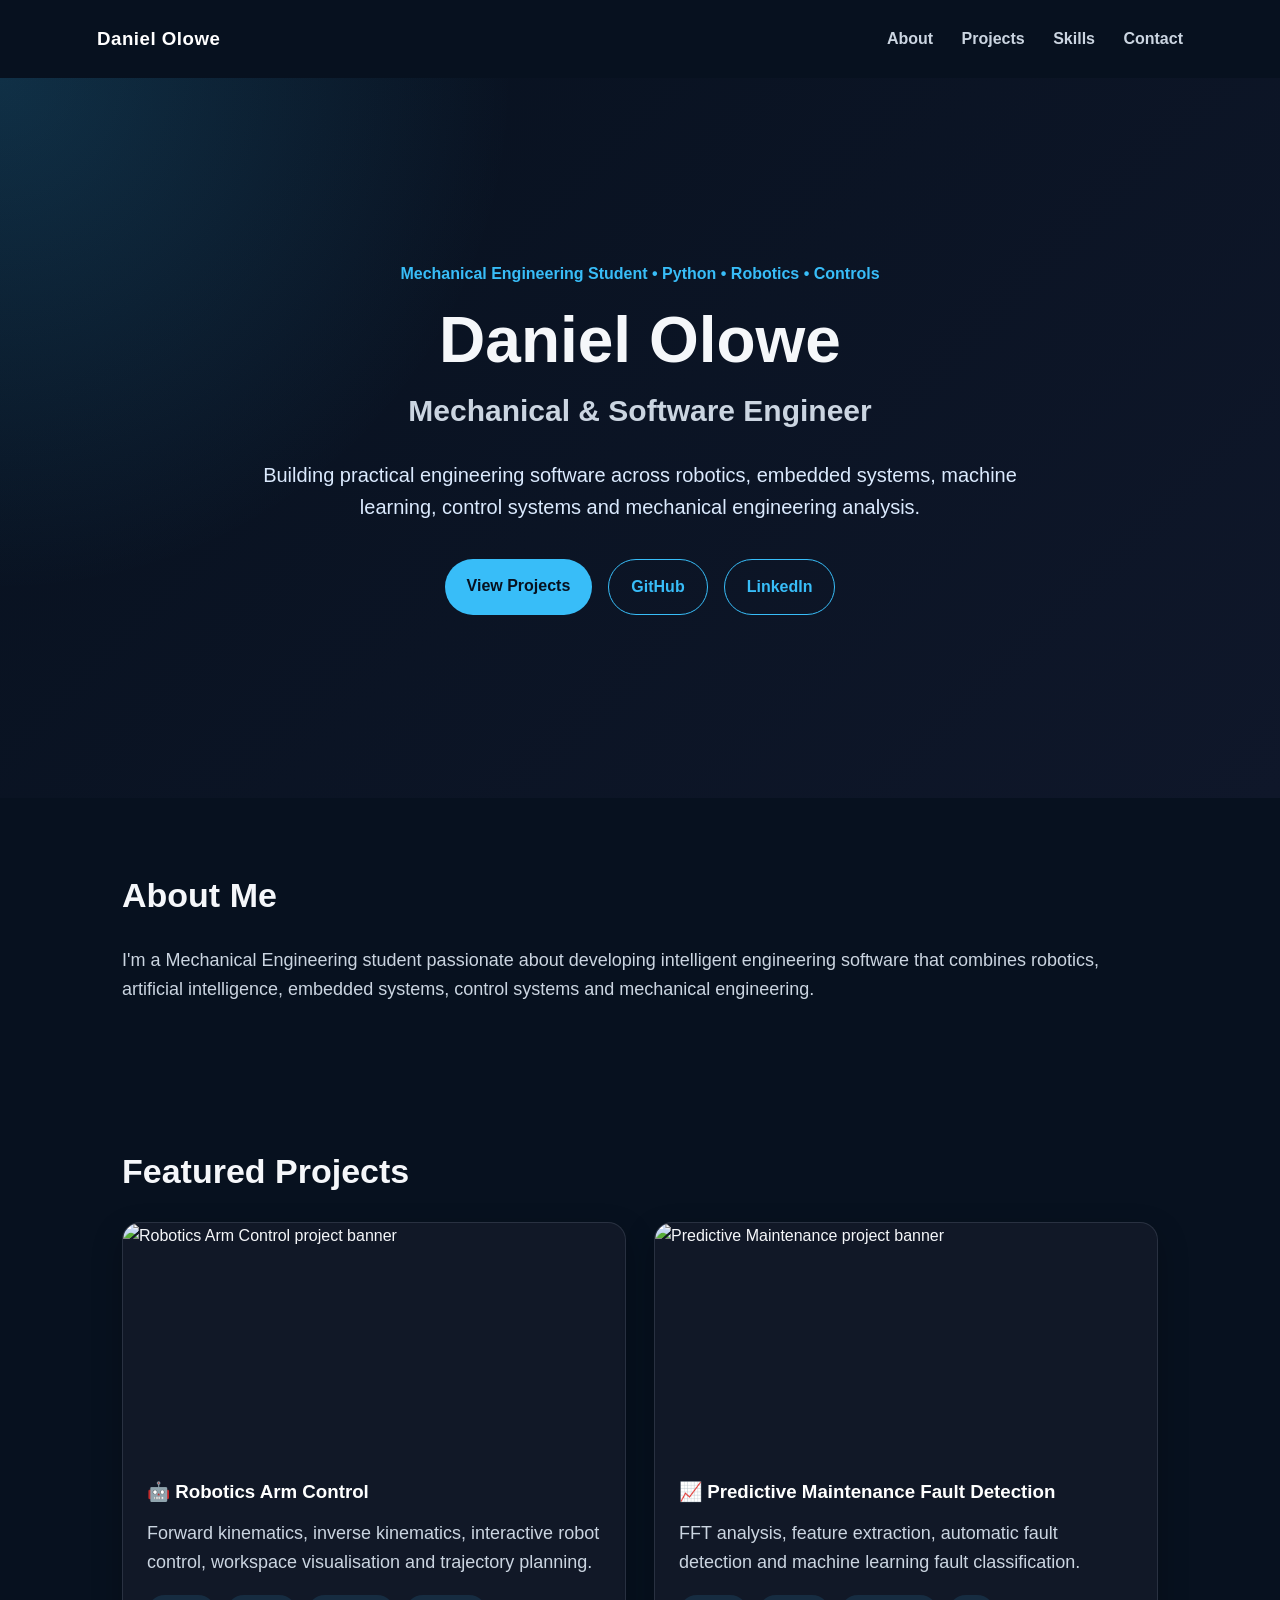
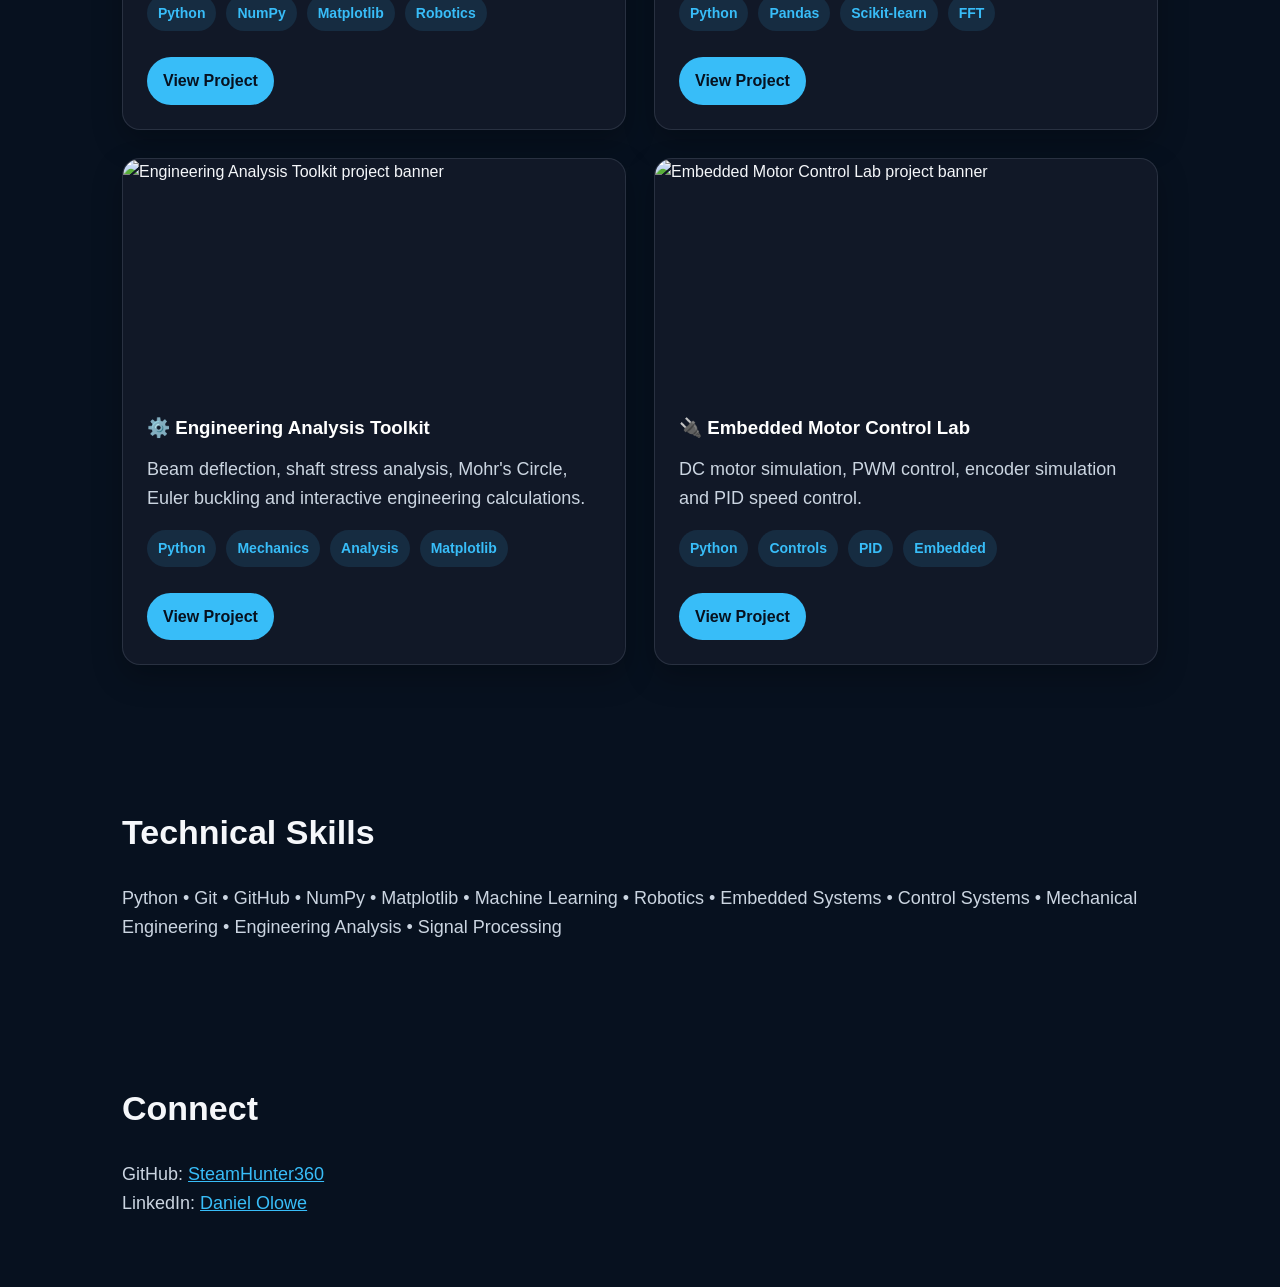
==== index.html @ bd18e6eb "Add project image cards to portfolio website" ====
<!doctype html>
<html lang="en">
  <head>
    <meta charset="UTF-8" />
    <meta name="viewport" content="width=device-width, initial-scale=1.0" />
    <title>Daniel Olowe | Mechanical & Software Engineer</title>
    <link rel="stylesheet" href="style.css" />
  </head>

  <body>
    <nav class="navbar">
      <h3>Daniel Olowe</h3>

      <div class="nav-links">
        <a href="#about">About</a>
        <a href="#projects">Projects</a>
        <a href="#skills">Skills</a>
        <a href="#contact">Contact</a>
      </div>
    </nav>

    <header class="hero">
      <div class="hero-content">
        <p class="eyebrow">
          Mechanical Engineering Student • Python • Robotics • Controls
        </p>

        <h1>Daniel Olowe</h1>

        <h2>Mechanical & Software Engineer</h2>

        <p class="hero-text">
          Building practical engineering software across robotics, embedded
          systems, machine learning, control systems and mechanical engineering
          analysis.
        </p>

        <div class="hero-buttons">
          <a href="#projects" class="btn primary">View Projects</a>
          <a
            href="https://github.com/SteamHunter360"
            class="btn secondary"
            target="_blank"
            >GitHub</a
          >
          <a
            href="https://linkedin.com/in/daniel-olowe-4a3454289"
            class="btn secondary"
            target="_blank"
            >LinkedIn</a
          >
        </div>
      </div>
    </header>

    <section id="about">
      <h2>About Me</h2>

      <p>
        I'm a Mechanical Engineering student passionate about developing
        intelligent engineering software that combines robotics, artificial
        intelligence, embedded systems, control systems and mechanical
        engineering.
      </p>
    </section>

    <section id="projects">
      <h2>Featured Projects</h2>

      <div class="project-grid">
        <div class="project-card">
          <img
            src="images/robotics.png"
            alt="Robotics Arm Control project banner"
          />
          <div class="project-content">
            <h3>🤖 Robotics Arm Control</h3>
            <p>
              Forward kinematics, inverse kinematics, interactive robot control,
              workspace visualisation and trajectory planning.
            </p>
            <div class="tags">
              <span>Python</span>
              <span>NumPy</span>
              <span>Matplotlib</span>
              <span>Robotics</span>
            </div>
            <a
              href="https://github.com/SteamHunter360/robotics-arm-control"
              target="_blank"
              class="project-btn"
              >View Project</a
            >
          </div>
        </div>

        <div class="project-card">
          <img
            src="images/predictive.png"
            alt="Predictive Maintenance project banner"
          />
          <div class="project-content">
            <h3>📈 Predictive Maintenance Fault Detection</h3>
            <p>
              FFT analysis, feature extraction, automatic fault detection and
              machine learning fault classification.
            </p>
            <div class="tags">
              <span>Python</span>
              <span>Pandas</span>
              <span>Scikit-learn</span>
              <span>FFT</span>
            </div>
            <a
              href="https://github.com/SteamHunter360/predictive-maintenance-fault-detection"
              target="_blank"
              class="project-btn"
              >View Project</a
            >
          </div>
        </div>

        <div class="project-card">
          <img
            src="images/engineering.png"
            alt="Engineering Analysis Toolkit project banner"
          />
          <div class="project-content">
            <h3>⚙️ Engineering Analysis Toolkit</h3>
            <p>
              Beam deflection, shaft stress analysis, Mohr's Circle, Euler
              buckling and interactive engineering calculations.
            </p>
            <div class="tags">
              <span>Python</span>
              <span>Mechanics</span>
              <span>Analysis</span>
              <span>Matplotlib</span>
            </div>
            <a
              href="https://github.com/SteamHunter360/engineering-analysis-toolkit"
              target="_blank"
              class="project-btn"
              >View Project</a
            >
          </div>
        </div>

        <div class="project-card">
          <img
            src="images/embedded.png"
            alt="Embedded Motor Control Lab project banner"
          />
          <div class="project-content">
            <h3>🔌 Embedded Motor Control Lab</h3>
            <p>
              DC motor simulation, PWM control, encoder simulation and PID speed
              control.
            </p>
            <div class="tags">
              <span>Python</span>
              <span>Controls</span>
              <span>PID</span>
              <span>Embedded</span>
            </div>
            <a
              href="https://github.com/SteamHunter360/embedded-motor-control-lab"
              target="_blank"
              class="project-btn"
              >View Project</a
            >
          </div>
        </div>
      </div>
    </section>

    <section id="skills">
      <h2>Technical Skills</h2>

      <p>
        Python • Git • GitHub • NumPy • Matplotlib • Machine Learning • Robotics
        • Embedded Systems • Control Systems • Mechanical Engineering •
        Engineering Analysis • Signal Processing
      </p>
    </section>

    <section id="contact">
      <h2>Connect</h2>

      <p>
        GitHub:
        <a href="https://github.com/SteamHunter360" target="_blank"
          >SteamHunter360</a
        >
      </p>

      <p>
        LinkedIn:
        <a href="https://linkedin.com/in/daniel-olowe-4a3454289" target="_blank"
          >Daniel Olowe</a
        >
      </p>
    </section>

    <script src="script.js"></script>
  </body>
</html>
---- style.css ----
* {
  box-sizing: border-box;
  margin: 0;
  padding: 0;
}

body {
  font-family: Arial, sans-serif;
  background: #07111f;
  color: #f5f7fa;
  line-height: 1.6;
}

.navbar {
  max-width: 1150px;
  margin: auto;
  padding: 24px 32px;
  display: flex;
  justify-content: space-between;
  align-items: center;
}

.navbar h3 {
  color: #ffffff;
  letter-spacing: 0.5px;
}

.nav-links a {
  color: #cbd5e1;
  text-decoration: none;
  margin-left: 24px;
  font-weight: 600;
}

.nav-links a:hover {
  color: #38bdf8;
}

.hero {
  min-height: 80vh;
  display: flex;
  align-items: center;
  justify-content: center;
  padding: 80px 32px;
  background:
    radial-gradient(
      circle at top left,
      rgba(56, 189, 248, 0.18),
      transparent 35%
    ),
    linear-gradient(135deg, #07111f 0%, #0f172a 100%);
}

.hero-content {
  max-width: 950px;
  text-align: center;
}

.eyebrow {
  color: #38bdf8;
  font-weight: 700;
  margin-bottom: 18px;
}

.hero h1 {
  font-size: 64px;
  line-height: 1.1;
  margin-bottom: 12px;
}

.hero h2 {
  font-size: 30px;
  color: #cbd5e1;
  margin-bottom: 24px;
}

.hero-text {
  max-width: 760px;
  margin: 0 auto 36px;
  color: #dbeafe;
  font-size: 20px;
}

.hero-buttons {
  display: flex;
  justify-content: center;
  gap: 16px;
  flex-wrap: wrap;
}

.btn {
  padding: 14px 22px;
  border-radius: 999px;
  text-decoration: none;
  font-weight: 700;
  transition: 0.2s ease;
}

.btn.primary {
  background: #38bdf8;
  color: #07111f;
}

.btn.secondary {
  border: 1px solid #38bdf8;
  color: #38bdf8;
}

.btn:hover {
  transform: translateY(-2px);
}

section {
  max-width: 1100px;
  margin: auto;
  padding: 70px 32px;
}

section h2 {
  font-size: 34px;
  margin-bottom: 24px;
}

section p {
  color: #cbd5e1;
  font-size: 18px;
}

.project {
  background: #111827;
  padding: 26px;
  margin: 22px 0;
  border-radius: 16px;
  border: 1px solid rgba(148, 163, 184, 0.18);
  box-shadow: 0 12px 30px rgba(0, 0, 0, 0.25);
}

.project h3 {
  margin-bottom: 12px;
  color: #ffffff;
}

.project p {
  color: #cbd5e1;
}

a {
  color: #38bdf8;
}

.project-grid {
  display: grid;
  grid-template-columns: repeat(2, 1fr);
  gap: 28px;
}

.project-card {
  background: #111827;
  border-radius: 18px;
  overflow: hidden;
  border: 1px solid rgba(148, 163, 184, 0.18);
  box-shadow: 0 12px 30px rgba(0, 0, 0, 0.25);
  transition: 0.25s ease;
}

.project-card:hover {
  transform: translateY(-6px);
  box-shadow: 0 18px 38px rgba(0, 0, 0, 0.38);
}

.project-card img {
  width: 100%;
  height: 230px;
  object-fit: cover;
  display: block;
}

.project-content {
  padding: 24px;
}

.project-content h3 {
  margin-bottom: 12px;
  color: #ffffff;
}

.tags {
  display: flex;
  flex-wrap: wrap;
  gap: 10px;
  margin: 18px 0;
}

.tags span {
  background: rgba(56, 189, 248, 0.12);
  color: #38bdf8;
  padding: 7px 11px;
  border-radius: 999px;
  font-size: 14px;
  font-weight: 700;
}

.project-btn {
  display: inline-block;
  margin-top: 8px;
  padding: 11px 16px;
  border-radius: 999px;
  background: #38bdf8;
  color: #07111f;
  text-decoration: none;
  font-weight: 800;
}

.project-btn:hover {
  background: #7dd3fc;
}

@media (max-width: 850px) {
  .project-grid {
    grid-template-columns: 1fr;
  }

  .hero h1 {
    font-size: 44px;
  }

  .nav-links {
    display: none;
  }
}
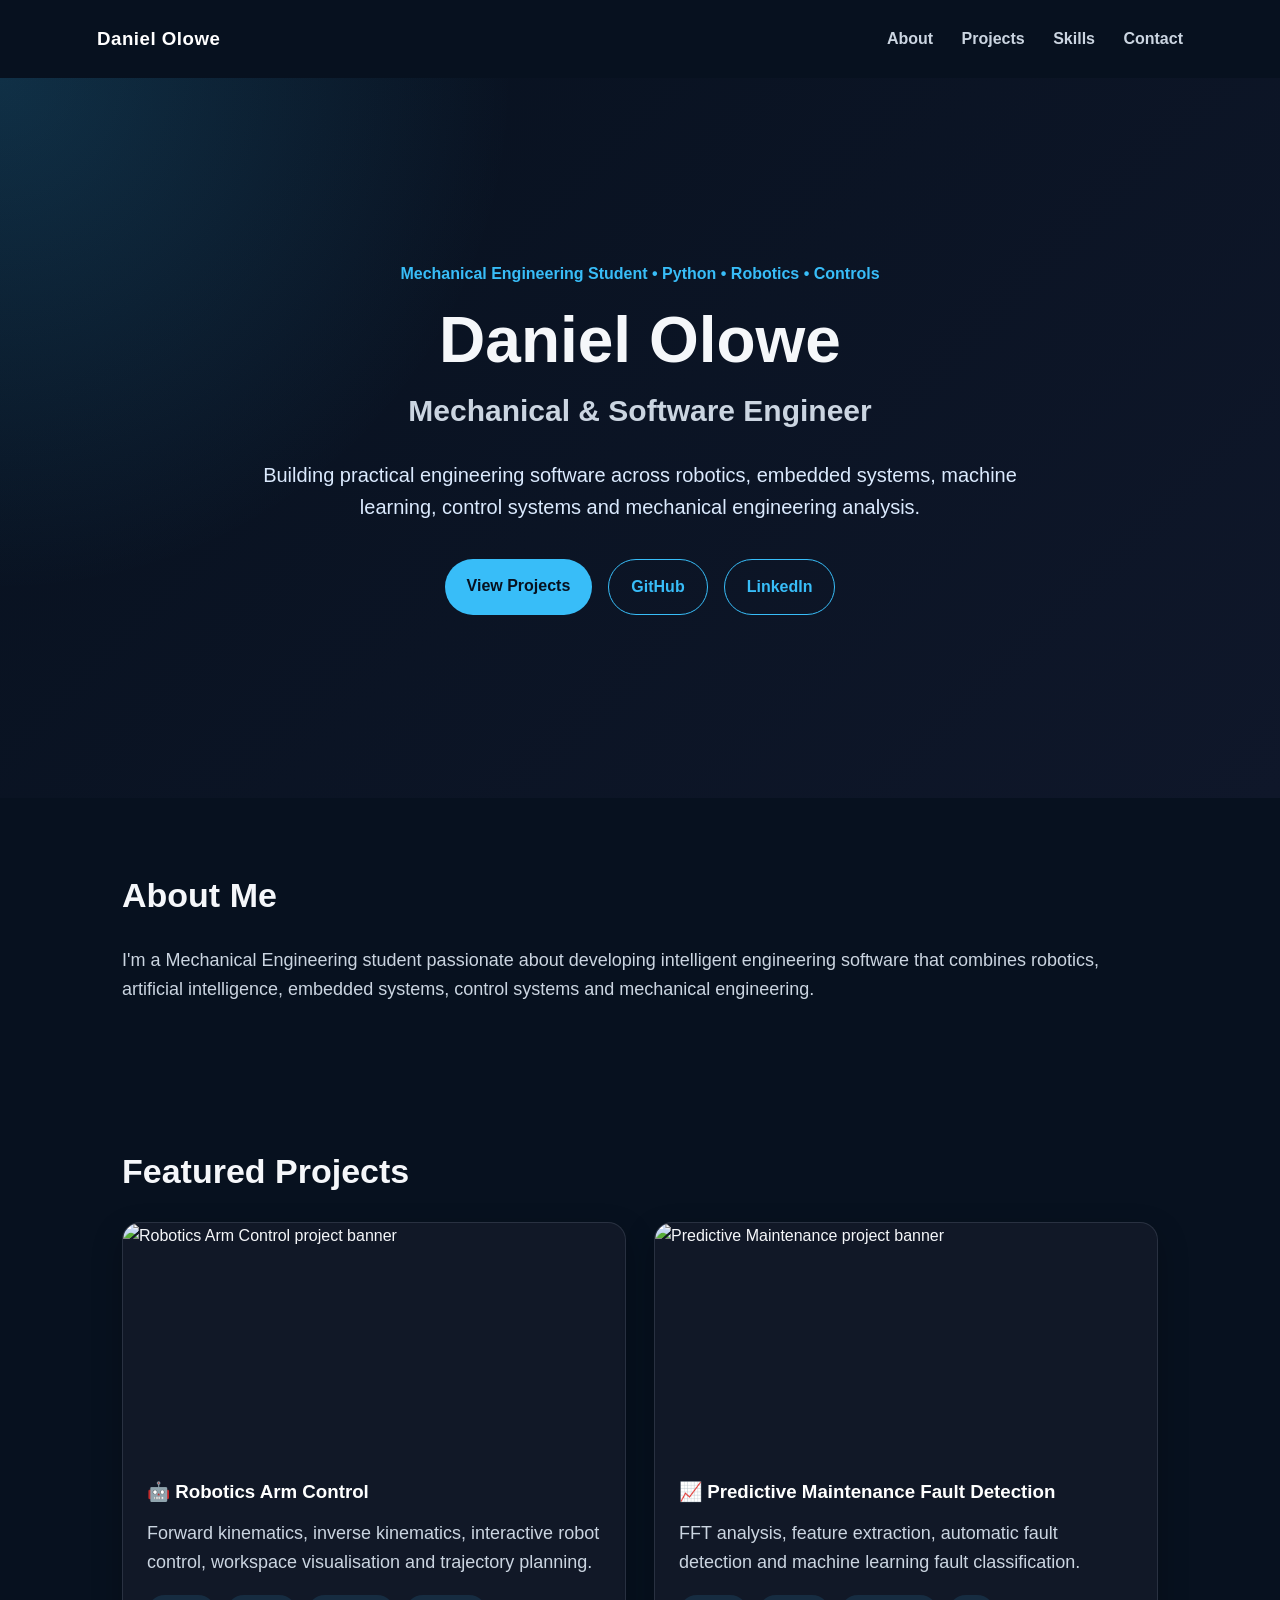
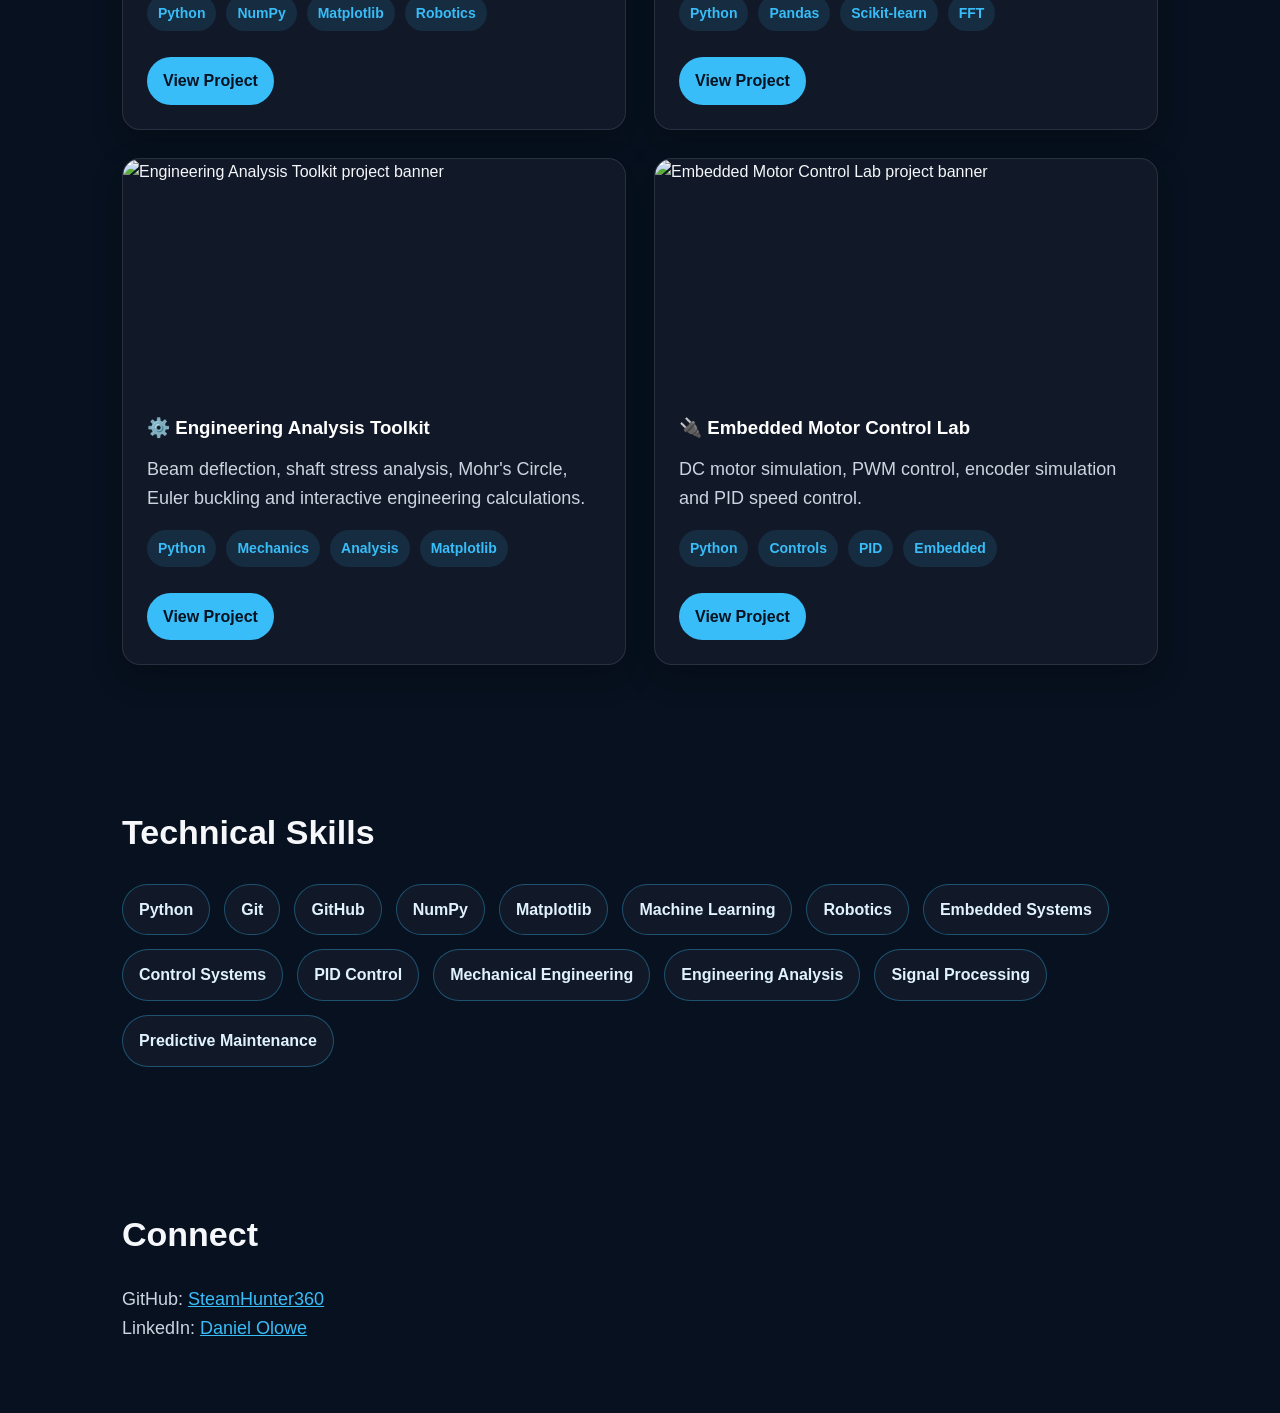
==== commit 8ec022f3: "Add visual skills section" ====
--- a/index.html
+++ b/index.html
@@ -177,11 +177,22 @@
     <section id="skills">
       <h2>Technical Skills</h2>
 
-      <p>
-        Python • Git • GitHub • NumPy • Matplotlib • Machine Learning • Robotics
-        • Embedded Systems • Control Systems • Mechanical Engineering •
-        Engineering Analysis • Signal Processing
-      </p>
+      <div class="skills-grid">
+        <span>Python</span>
+        <span>Git</span>
+        <span>GitHub</span>
+        <span>NumPy</span>
+        <span>Matplotlib</span>
+        <span>Machine Learning</span>
+        <span>Robotics</span>
+        <span>Embedded Systems</span>
+        <span>Control Systems</span>
+        <span>PID Control</span>
+        <span>Mechanical Engineering</span>
+        <span>Engineering Analysis</span>
+        <span>Signal Processing</span>
+        <span>Predictive Maintenance</span>
+      </div>
     </section>
 
     <section id="contact">
--- a/style.css
+++ b/style.css
@@ -228,3 +228,18 @@
     display: none;
   }
 }
+
+.skills-grid {
+  display: flex;
+  flex-wrap: wrap;
+  gap: 14px;
+}
+
+.skills-grid span {
+  background: #111827;
+  color: #e0f2fe;
+  border: 1px solid rgba(56, 189, 248, 0.35);
+  padding: 12px 16px;
+  border-radius: 999px;
+  font-weight: 700;
+}
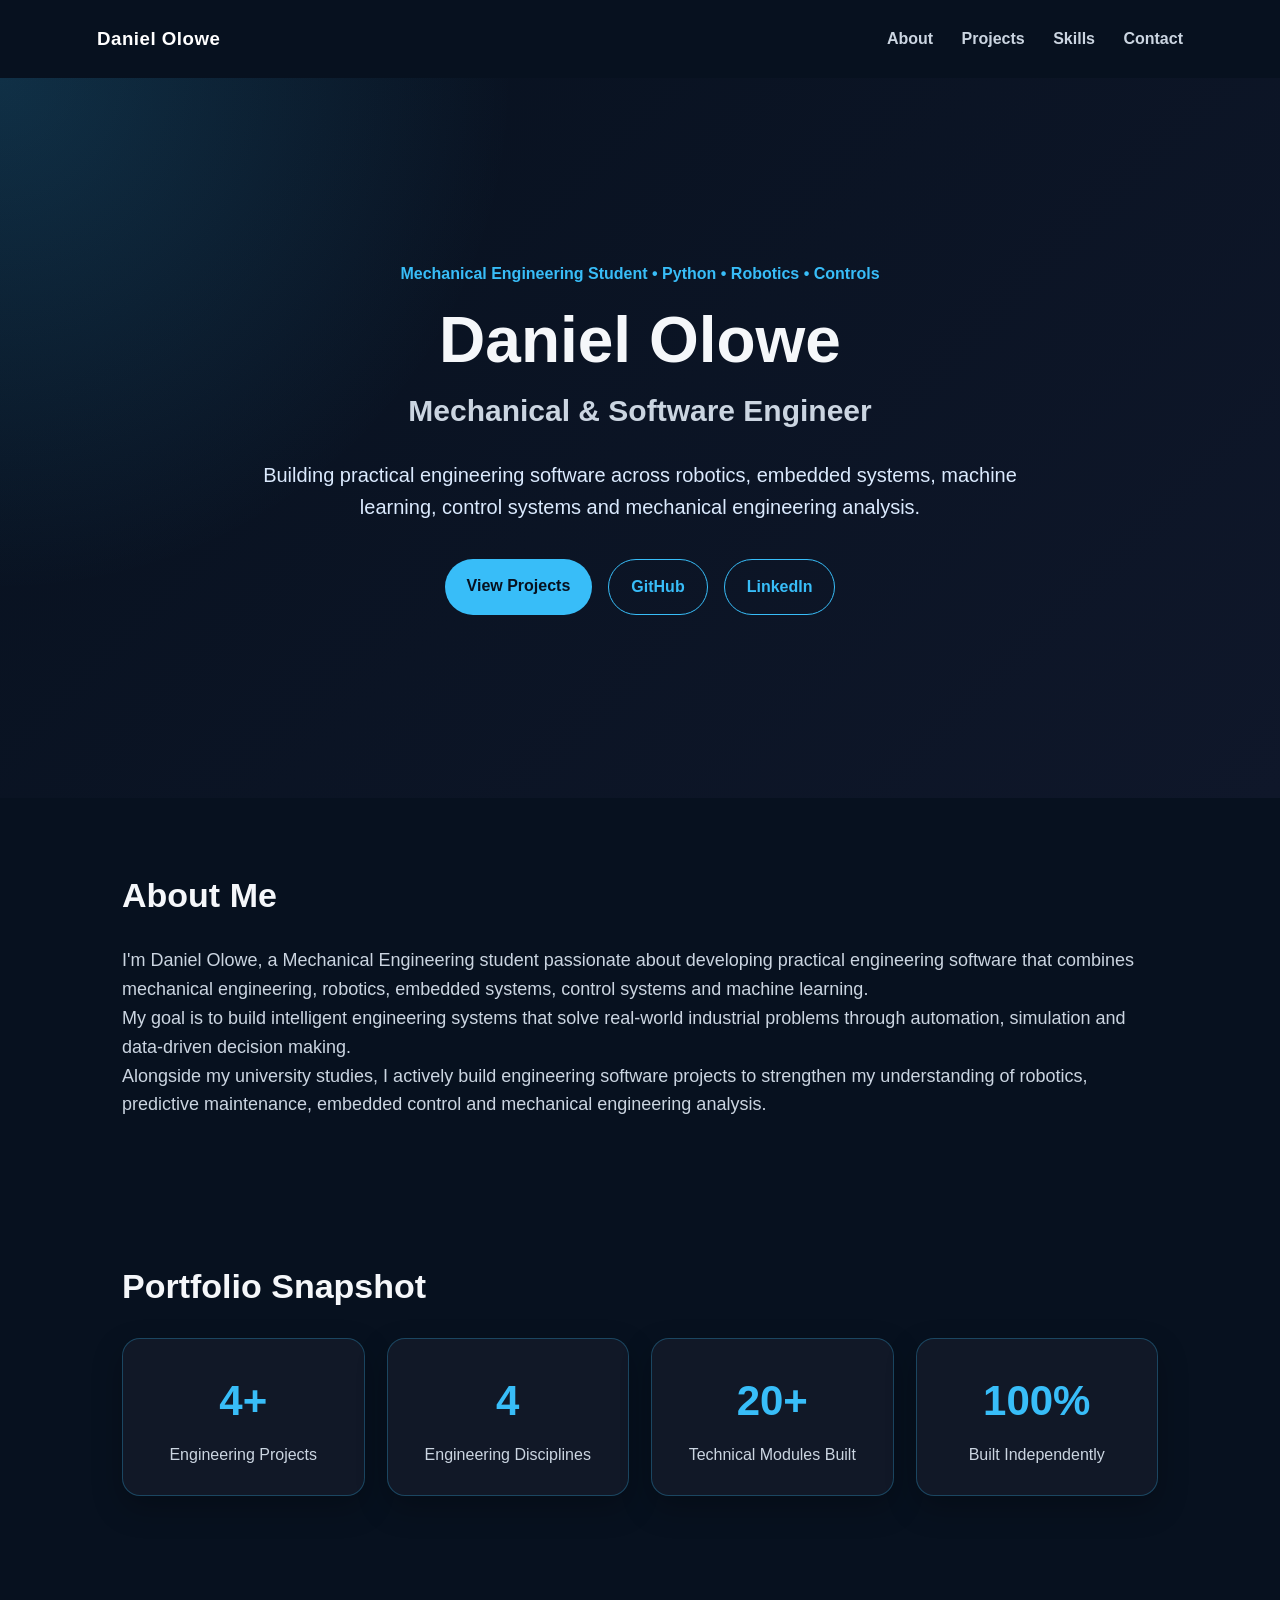
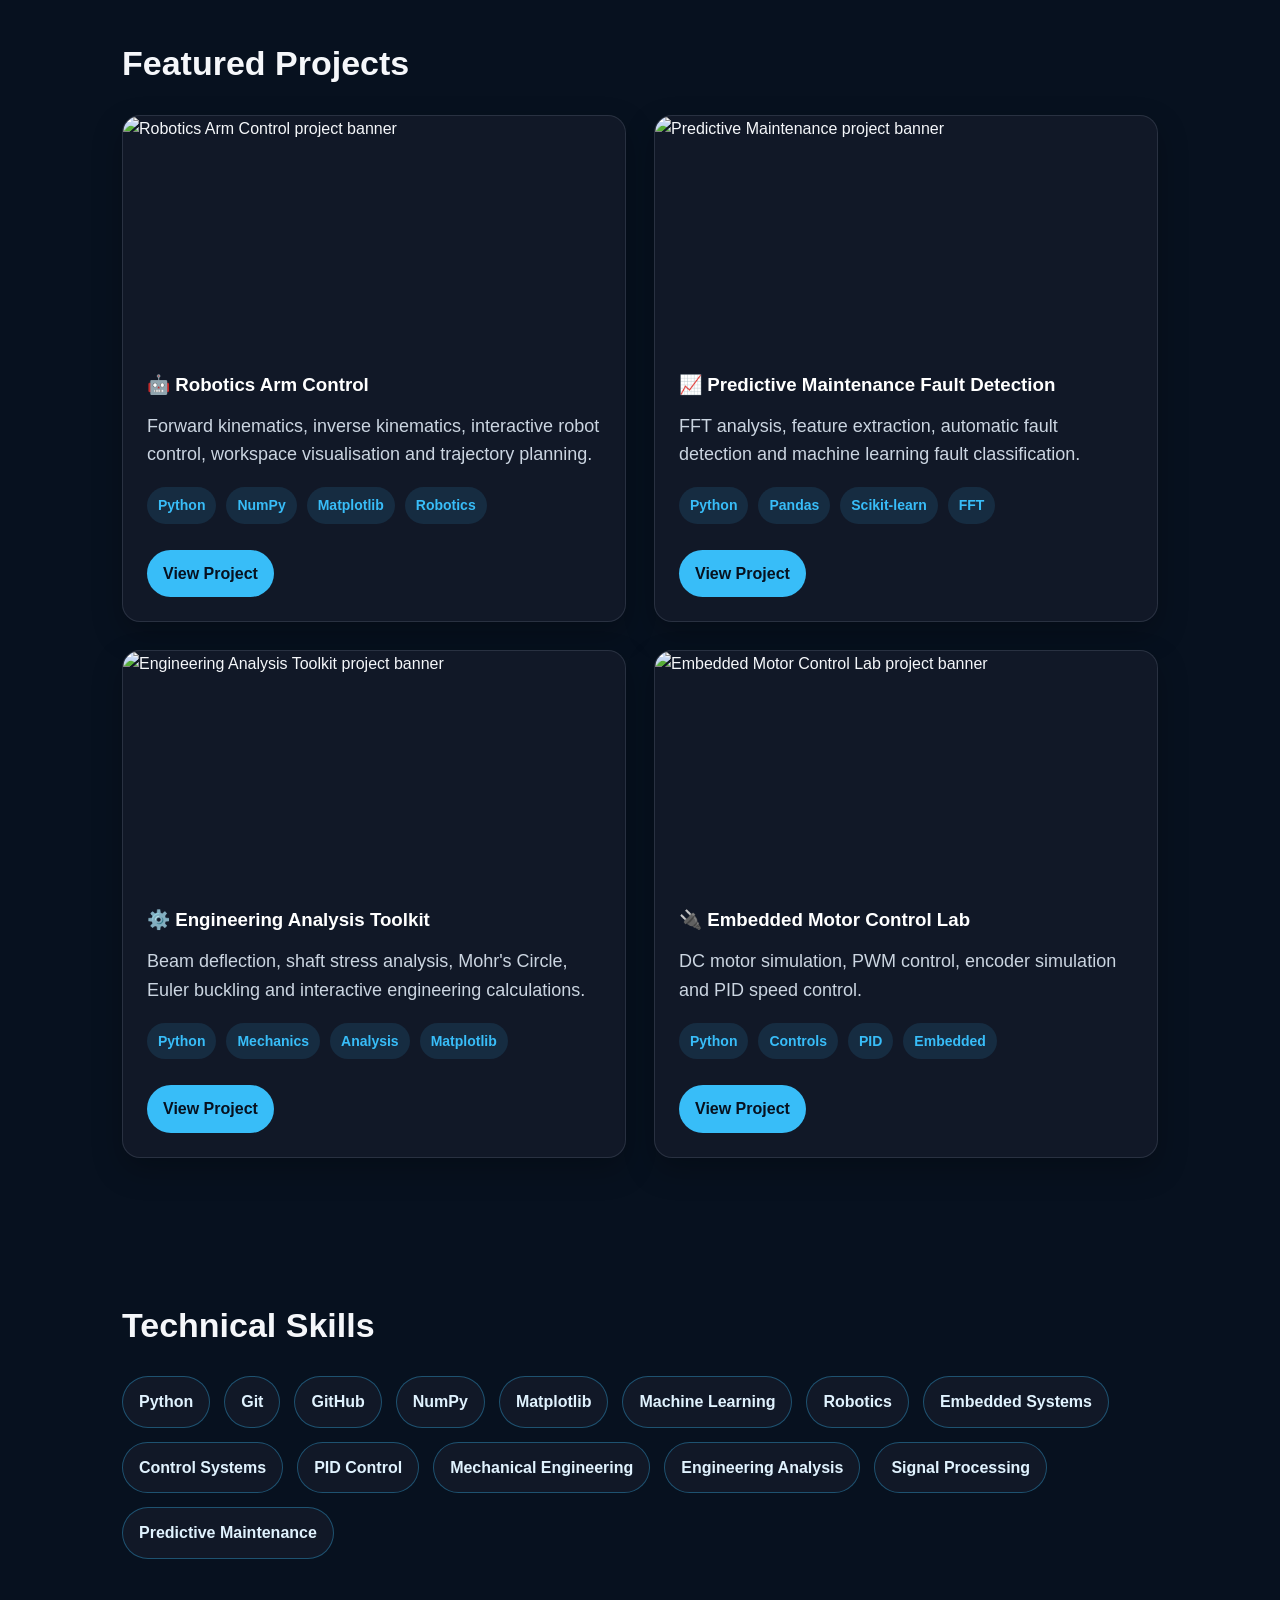
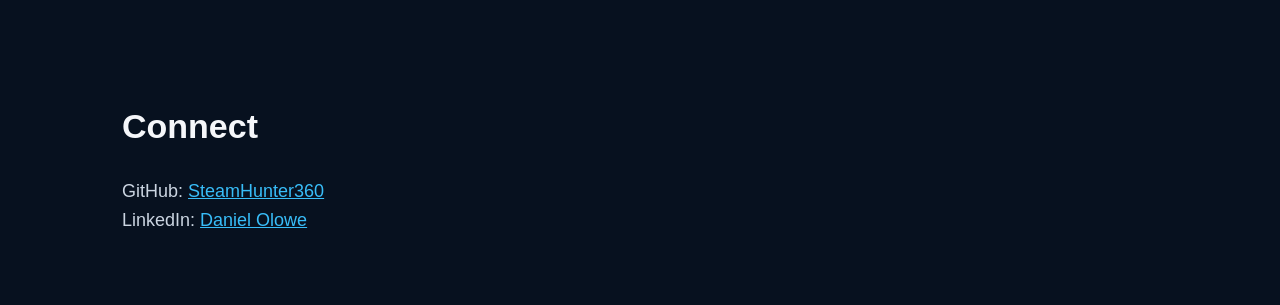
==== commit d52cbe7d: "Add portfolio statistics section" ====
--- a/index.html
+++ b/index.html
@@ -57,11 +57,49 @@
       <h2>About Me</h2>
 
       <p>
-        I'm a Mechanical Engineering student passionate about developing
-        intelligent engineering software that combines robotics, artificial
-        intelligence, embedded systems, control systems and mechanical
-        engineering.
-      </p>
+        I'm Daniel Olowe, a Mechanical Engineering student passionate about
+        developing practical engineering software that combines mechanical
+        engineering, robotics, embedded systems, control systems and machine
+        learning.
+      </p>
+
+      <p>
+        My goal is to build intelligent engineering systems that solve
+        real-world industrial problems through automation, simulation and
+        data-driven decision making.
+      </p>
+
+      <p>
+        Alongside my university studies, I actively build engineering software
+        projects to strengthen my understanding of robotics, predictive
+        maintenance, embedded control and mechanical engineering analysis.
+      </p>
+    </section>
+
+    <section id="stats">
+      <h2>Portfolio Snapshot</h2>
+
+      <div class="stats-grid">
+        <div class="stat-card">
+          <h3>4+</h3>
+          <p>Engineering Projects</p>
+        </div>
+
+        <div class="stat-card">
+          <h3>4</h3>
+          <p>Engineering Disciplines</p>
+        </div>
+
+        <div class="stat-card">
+          <h3>20+</h3>
+          <p>Technical Modules Built</p>
+        </div>
+
+        <div class="stat-card">
+          <h3>100%</h3>
+          <p>Built Independently</p>
+        </div>
+      </div>
     </section>
 
     <section id="projects">
--- a/style.css
+++ b/style.css
@@ -243,3 +243,41 @@
   border-radius: 999px;
   font-weight: 700;
 }
+
+.stats-grid {
+  display: grid;
+  grid-template-columns: repeat(4, 1fr);
+  gap: 22px;
+}
+
+.stat-card {
+  background: #111827;
+  border: 1px solid rgba(56, 189, 248, 0.28);
+  border-radius: 18px;
+  padding: 28px 20px;
+  text-align: center;
+  box-shadow: 0 12px 30px rgba(0, 0, 0, 0.25);
+}
+
+.stat-card h3 {
+  color: #38bdf8;
+  font-size: 42px;
+  margin-bottom: 8px;
+}
+
+.stat-card p {
+  font-size: 16px;
+  color: #cbd5e1;
+}
+
+@media (max-width: 900px) {
+  .stats-grid {
+    grid-template-columns: repeat(2, 1fr);
+  }
+}
+
+@media (max-width: 550px) {
+  .stats-grid {
+    grid-template-columns: 1fr;
+  }
+}
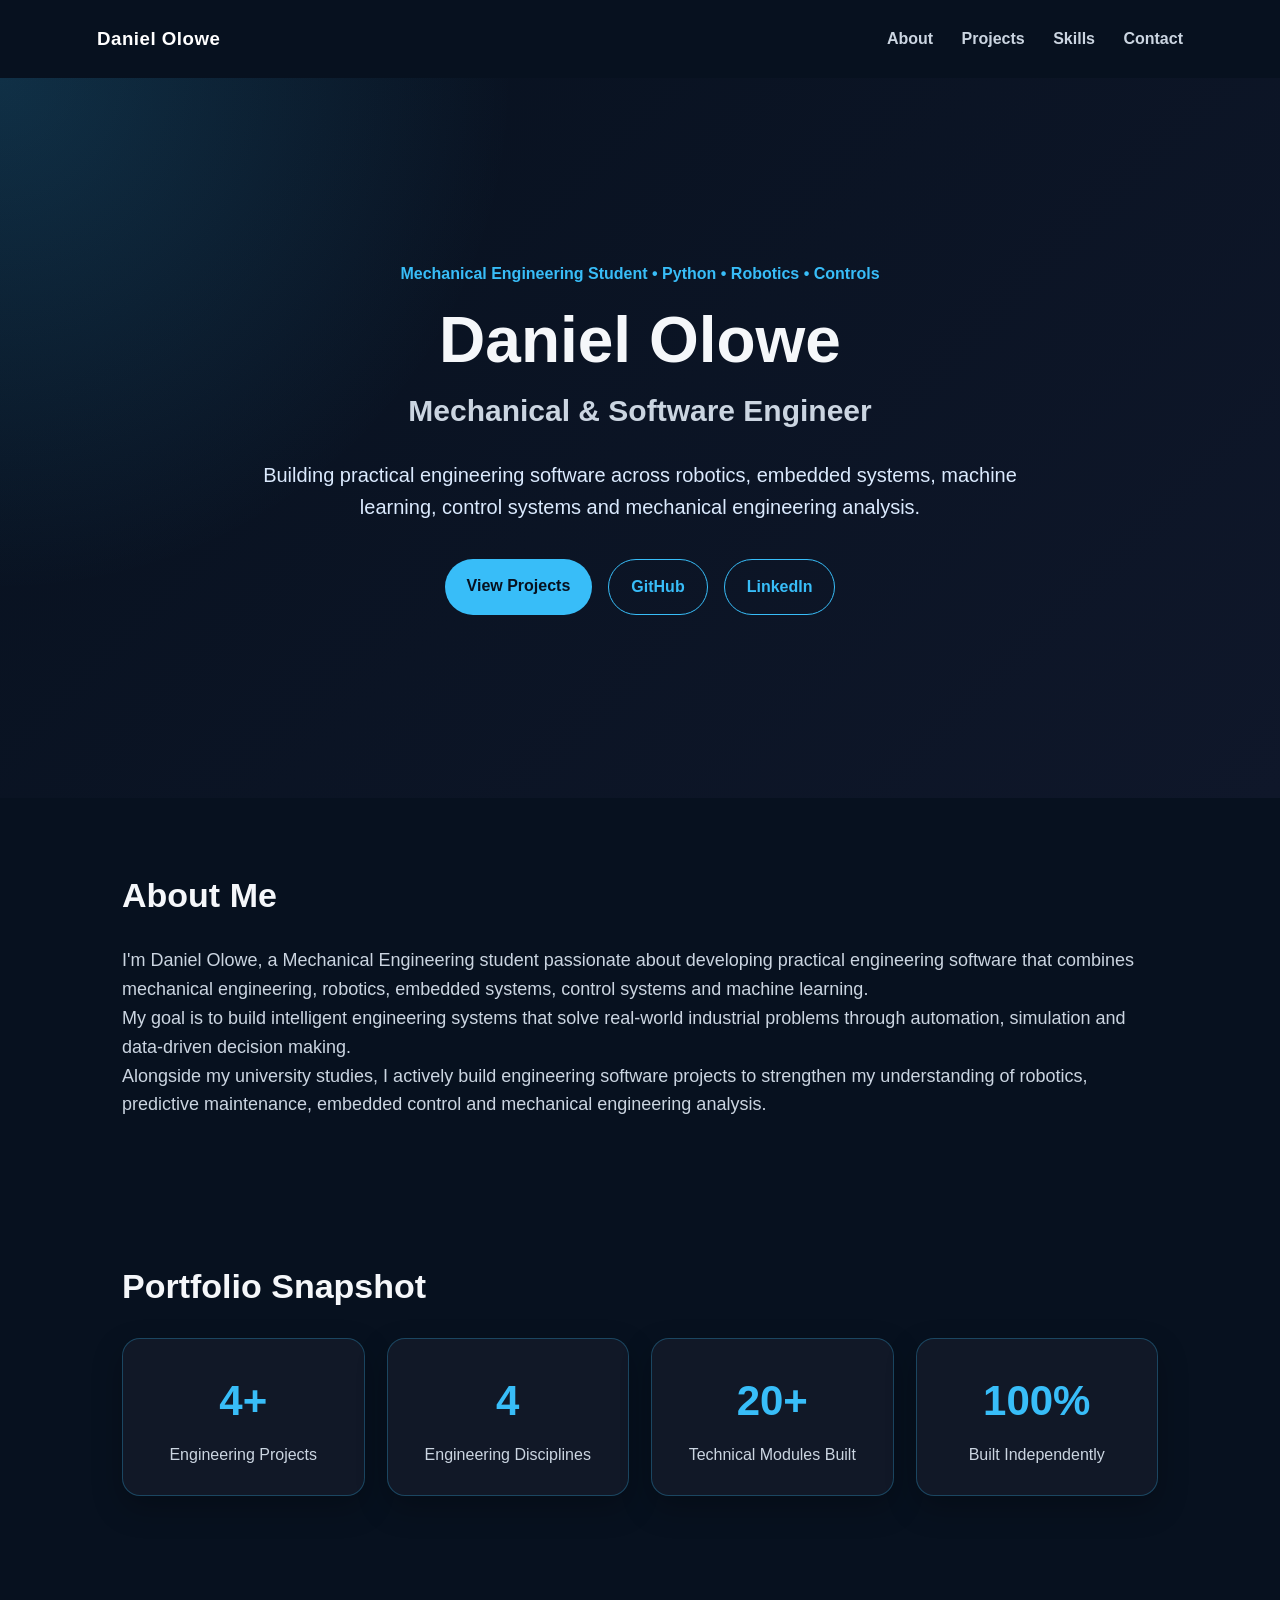
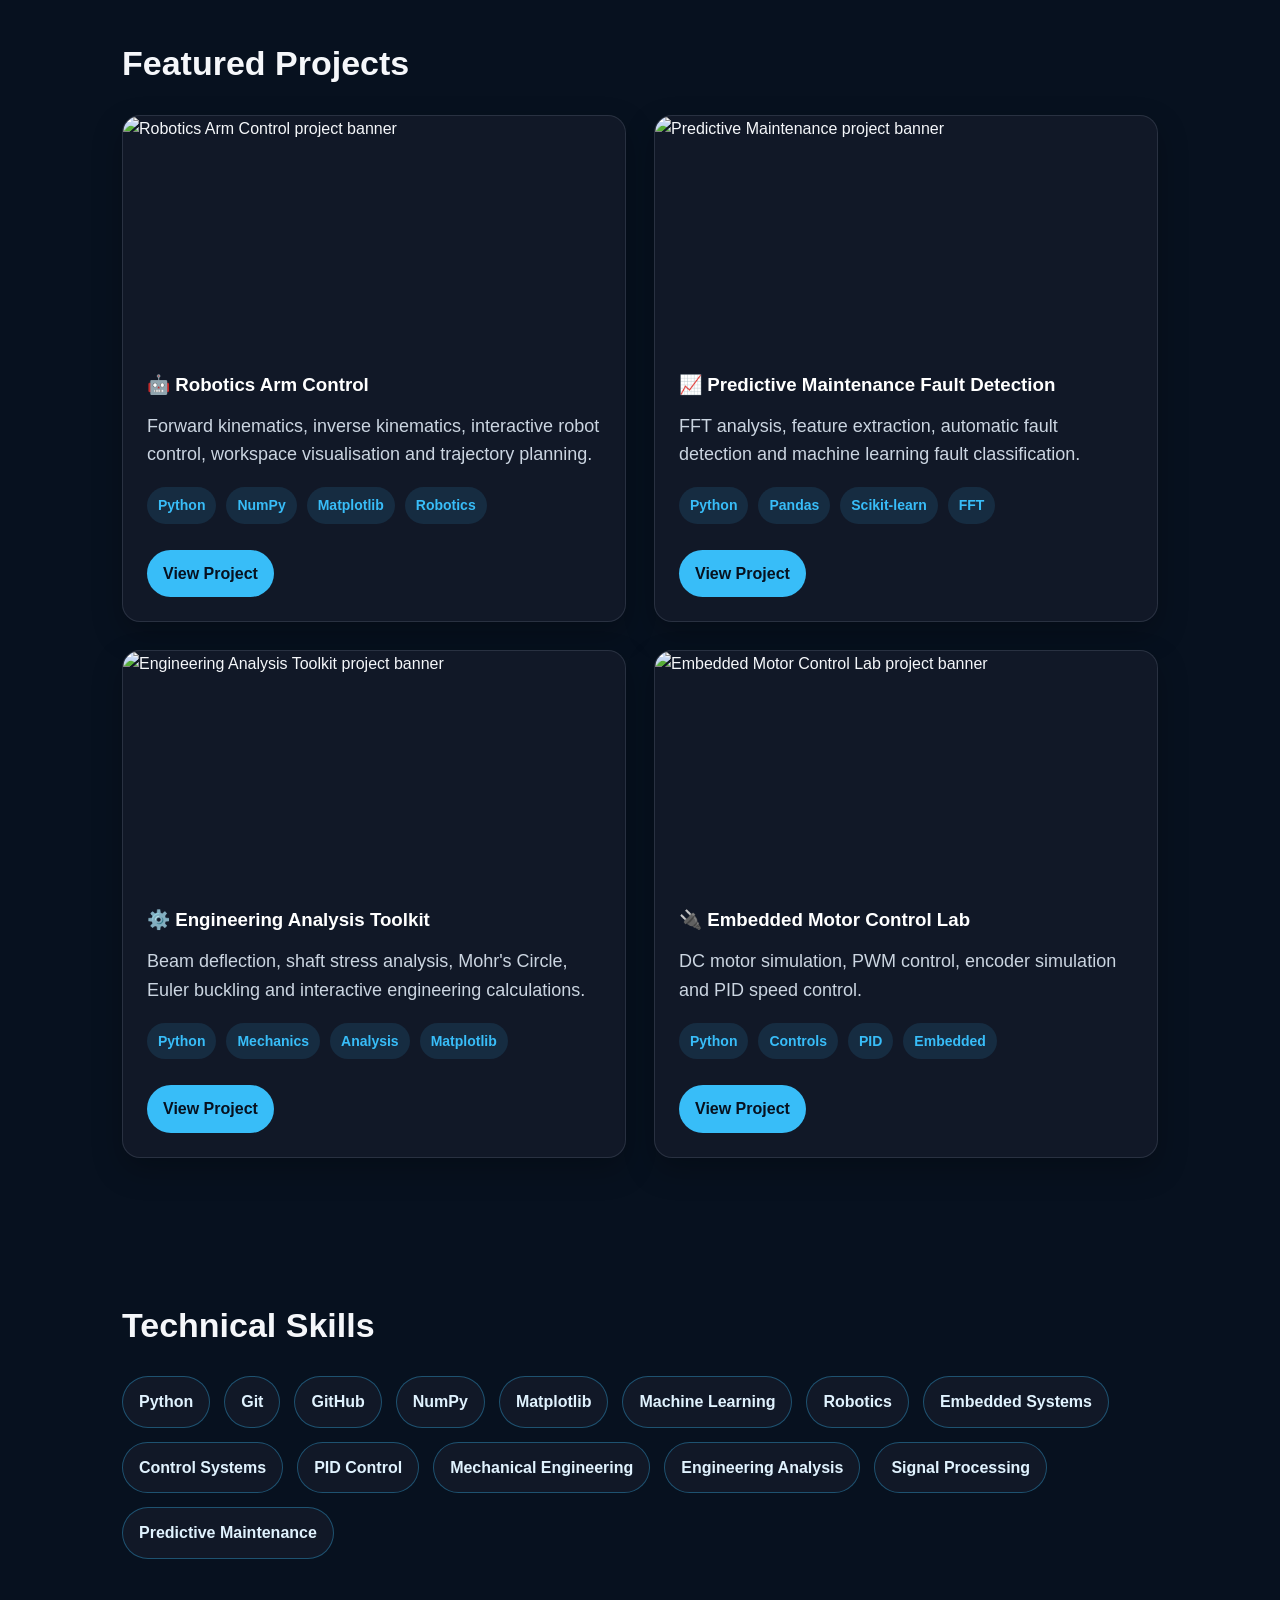
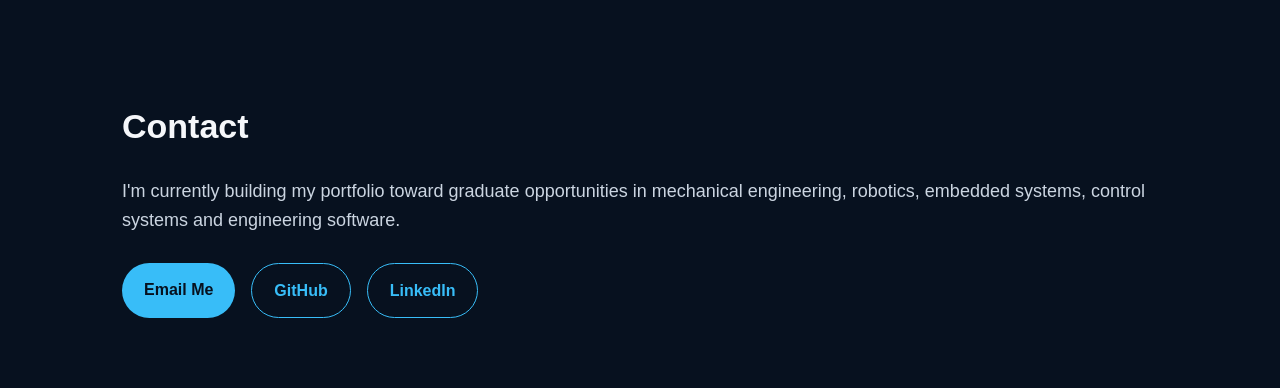
==== commit a2b92f44: "Improve contact section" ====
--- a/index.html
+++ b/index.html
@@ -234,21 +234,29 @@
     </section>
 
     <section id="contact">
-      <h2>Connect</h2>
-
-      <p>
-        GitHub:
-        <a href="https://github.com/SteamHunter360" target="_blank"
-          >SteamHunter360</a
+      <h2>Contact</h2>
+
+      <p>
+        I'm currently building my portfolio toward graduate opportunities in
+        mechanical engineering, robotics, embedded systems, control systems and
+        engineering software.
+      </p>
+
+      <div class="contact-buttons">
+        <a href="mailto:tdolowe@hotmail.co.uk" class="btn primary">Email Me</a>
+        <a
+          href="https://github.com/SteamHunter360"
+          class="btn secondary"
+          target="_blank"
+          >GitHub</a
         >
-      </p>
-
-      <p>
-        LinkedIn:
-        <a href="https://linkedin.com/in/daniel-olowe-4a3454289" target="_blank"
-          >Daniel Olowe</a
+        <a
+          href="https://linkedin.com/in/daniel-olowe-4a3454289"
+          class="btn secondary"
+          target="_blank"
+          >LinkedIn</a
         >
-      </p>
+      </div>
     </section>
 
     <script src="script.js"></script>
--- a/style.css
+++ b/style.css
@@ -281,3 +281,10 @@
     grid-template-columns: 1fr;
   }
 }
+
+.contact-buttons {
+  margin-top: 28px;
+  display: flex;
+  gap: 16px;
+  flex-wrap: wrap;
+}
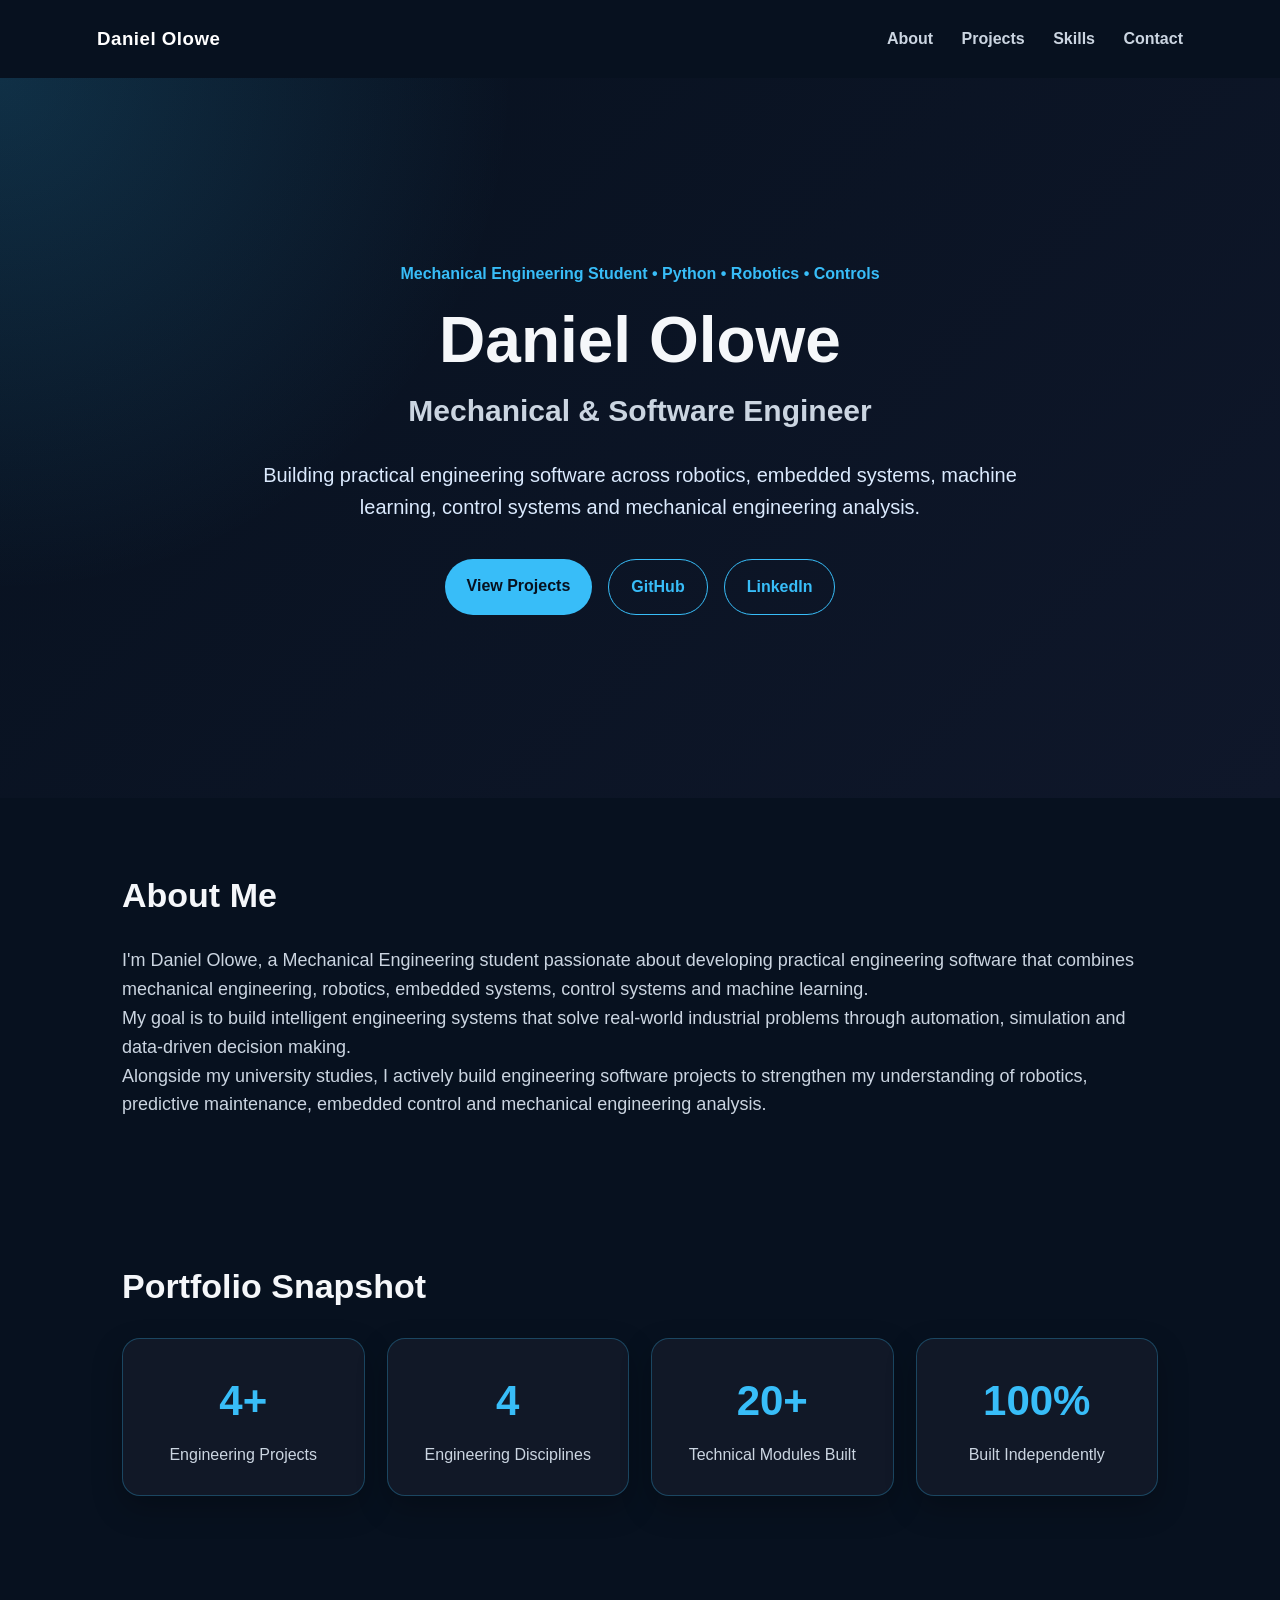
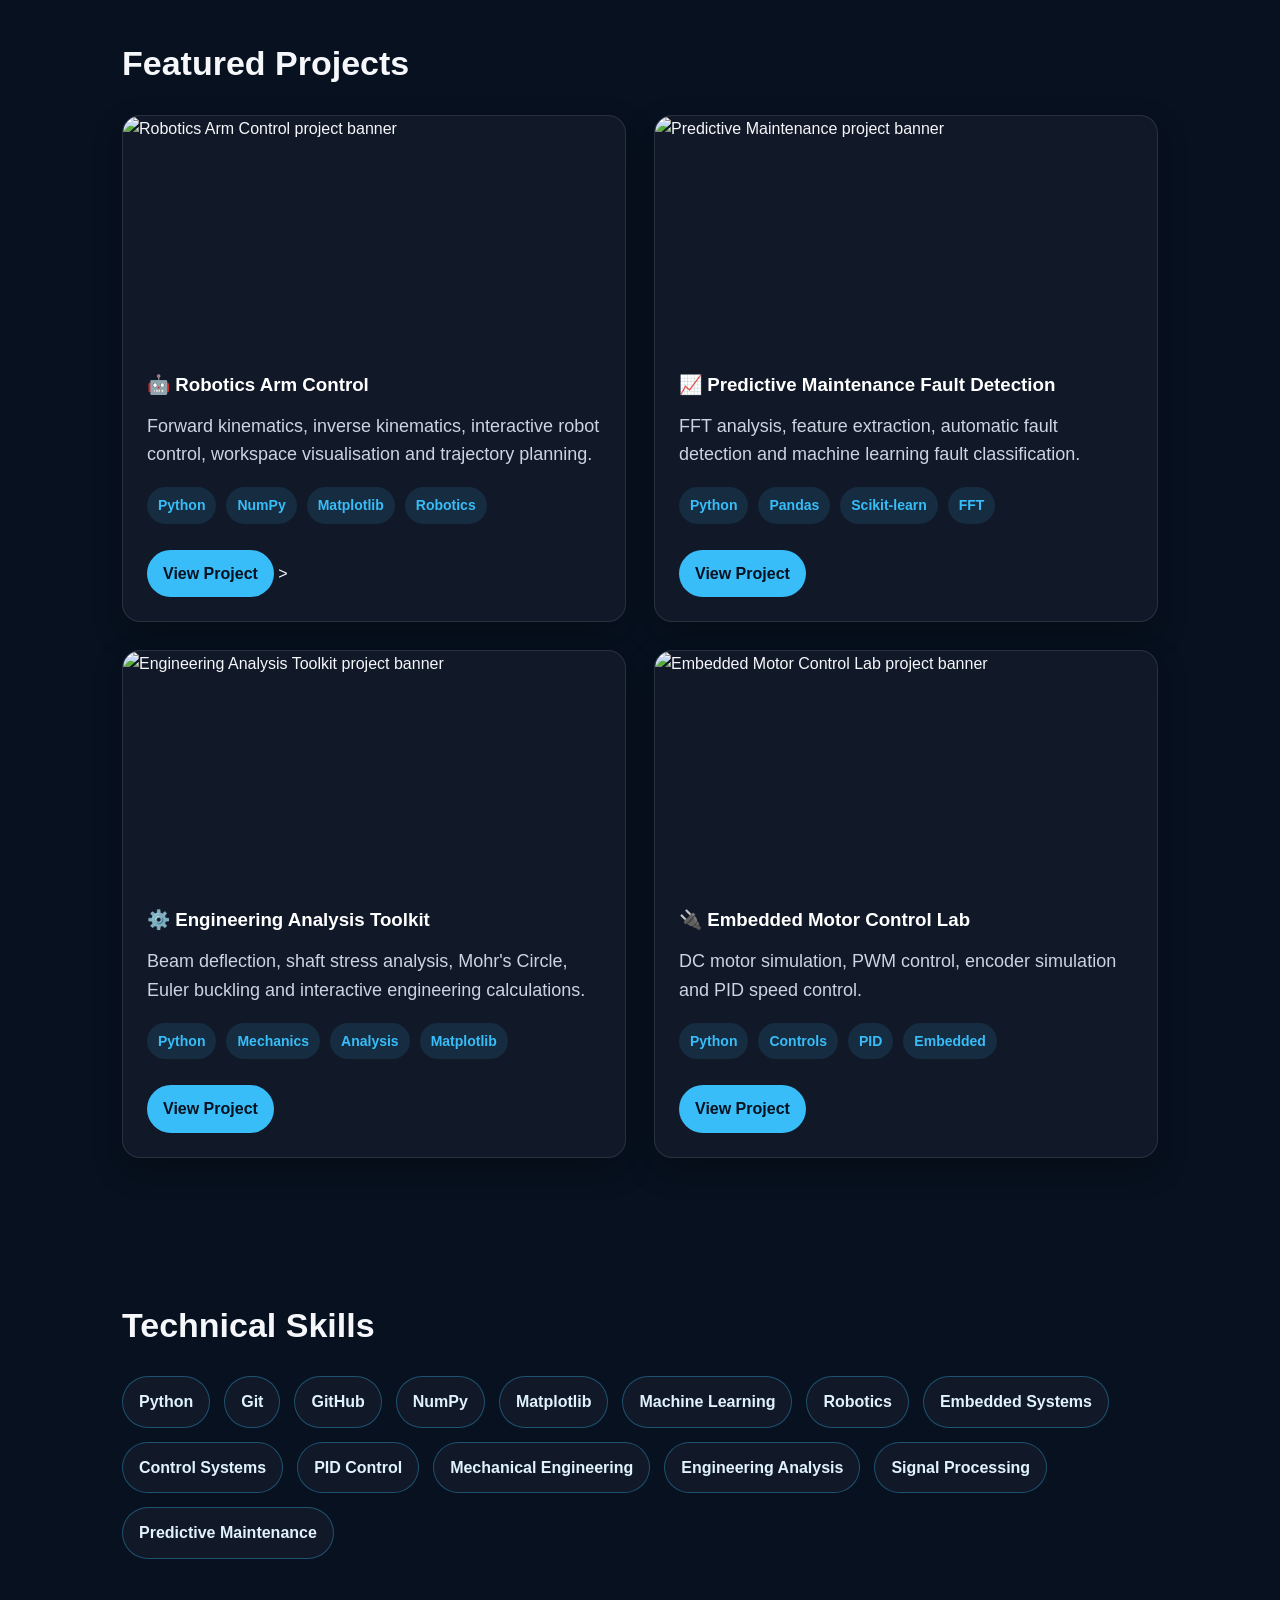
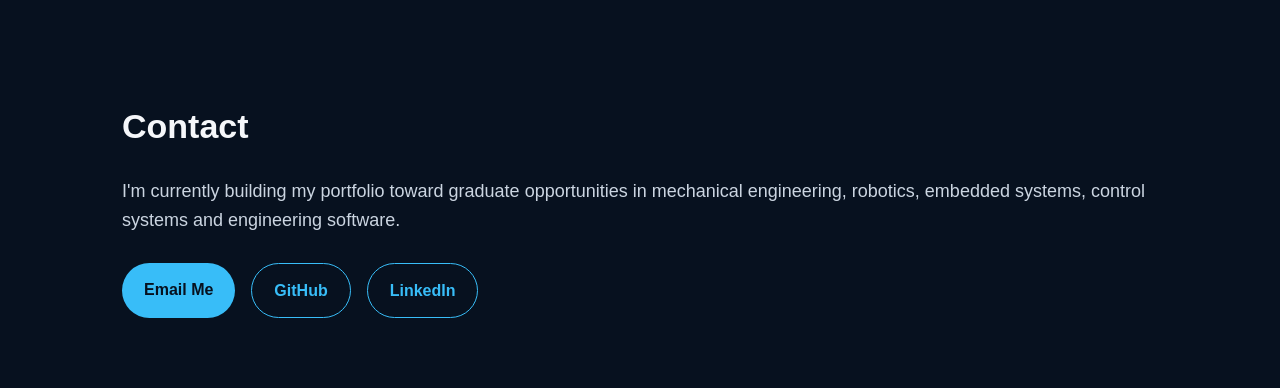
==== commit 14997e3b: "Add robotics project case study page" ====
--- a/index.html
+++ b/index.html
@@ -123,11 +123,9 @@
               <span>Matplotlib</span>
               <span>Robotics</span>
             </div>
-            <a
-              href="https://github.com/SteamHunter360/robotics-arm-control"
-              target="_blank"
-              class="project-btn"
-              >View Project</a
+            <a href="projects/robotics.html" class="project-btn"
+              >View Project</a
+            >
             >
           </div>
         </div>
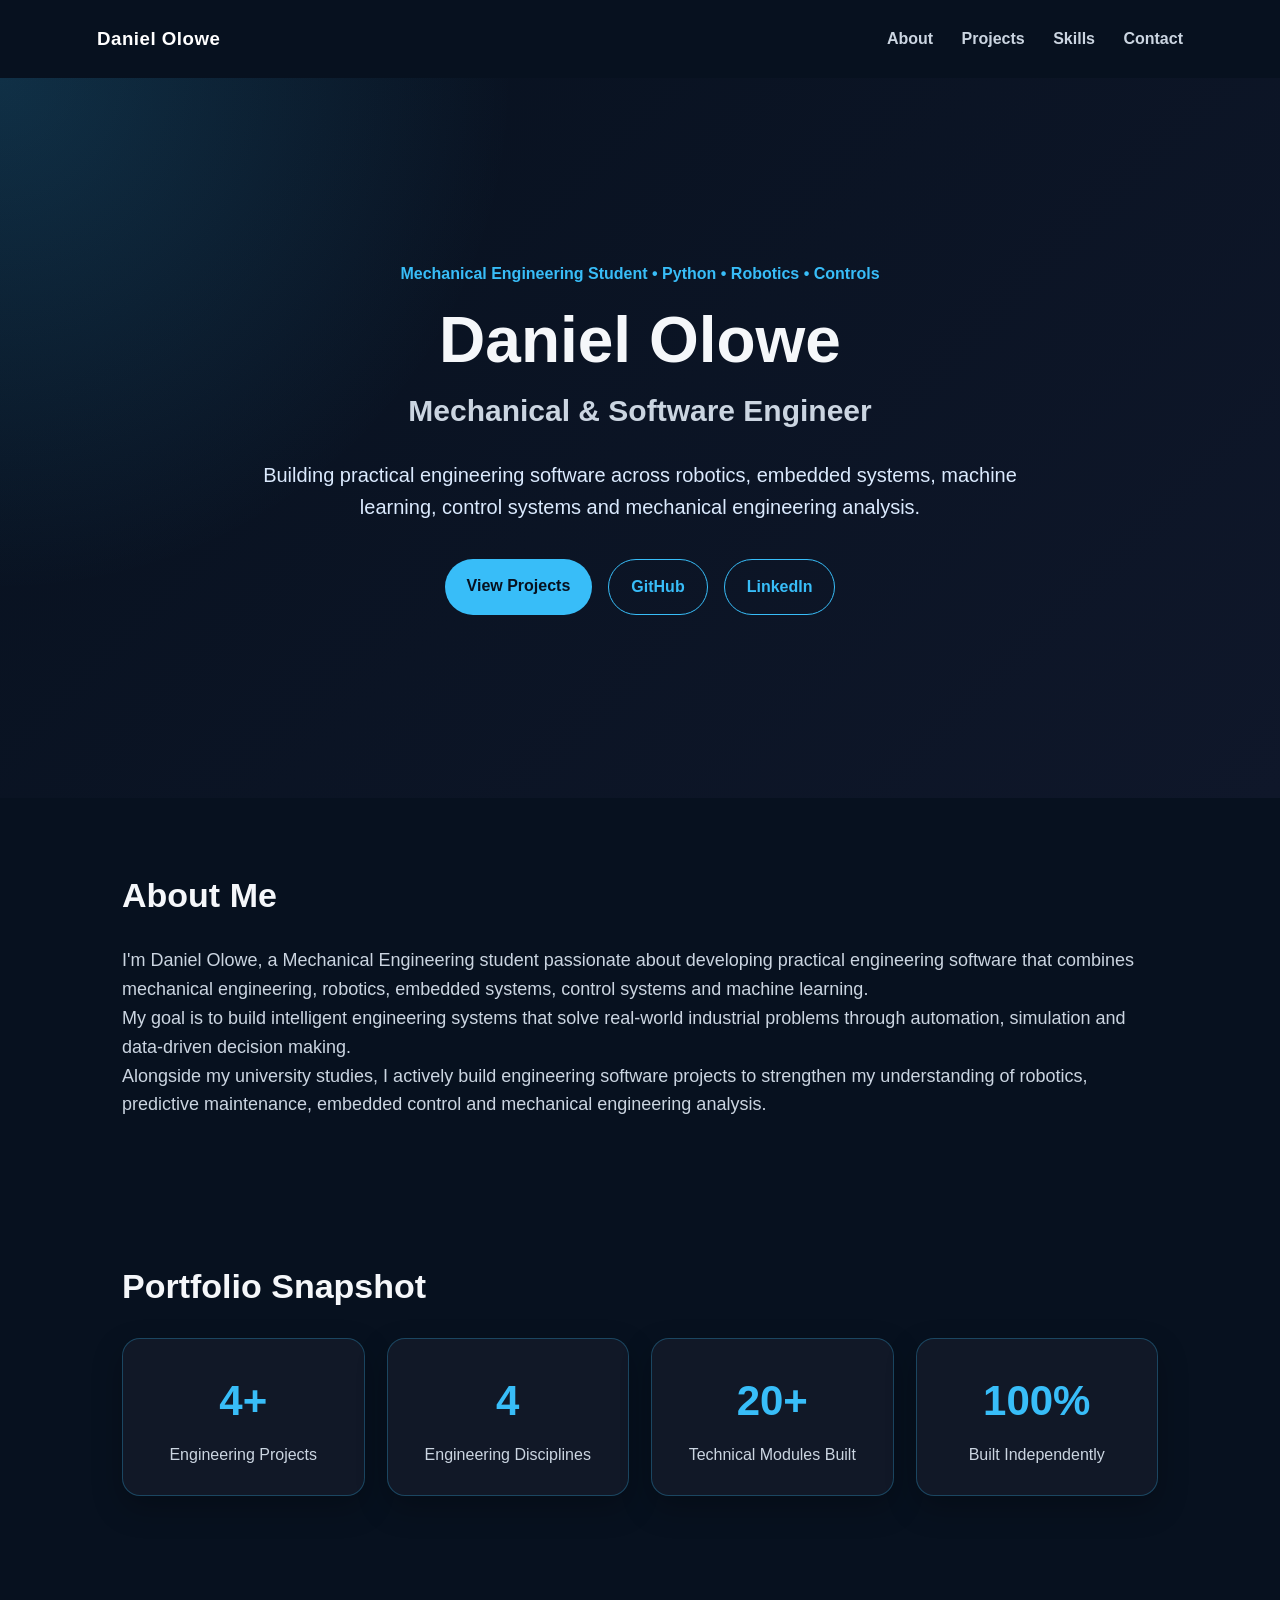
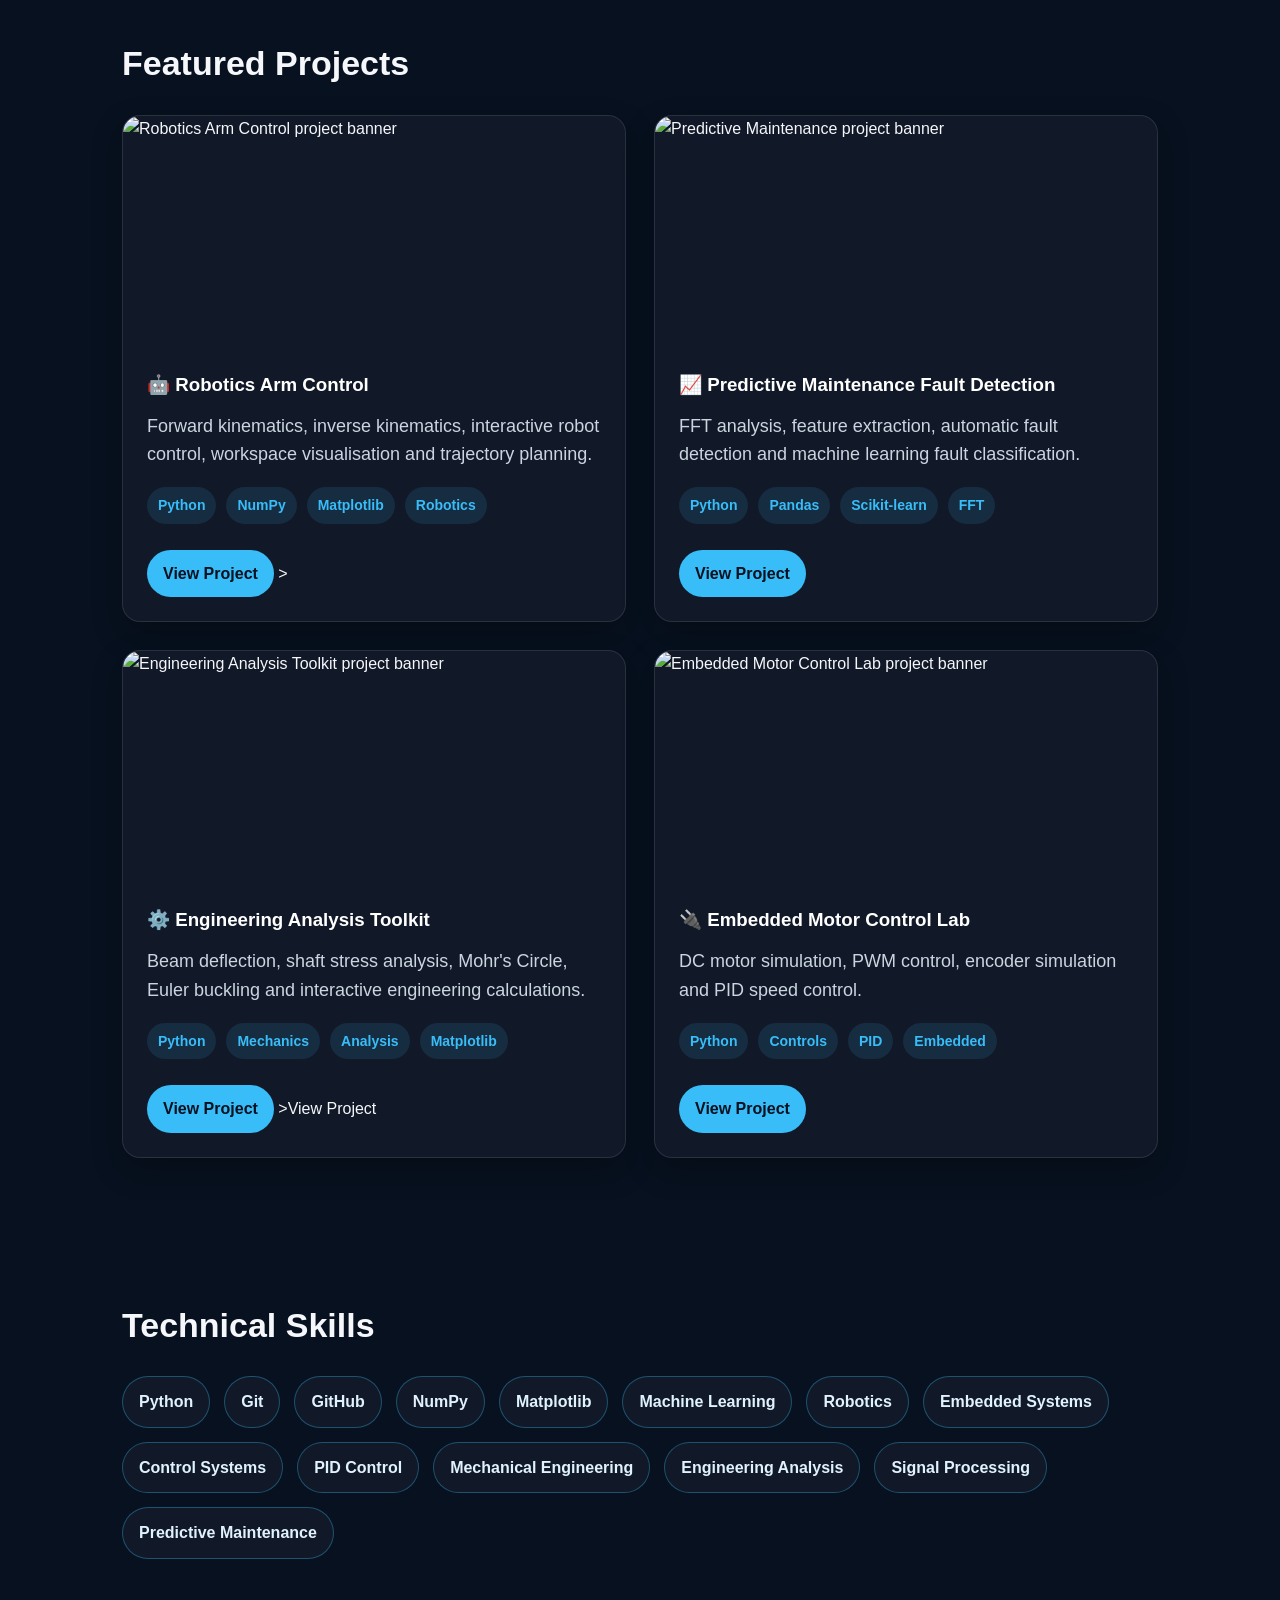
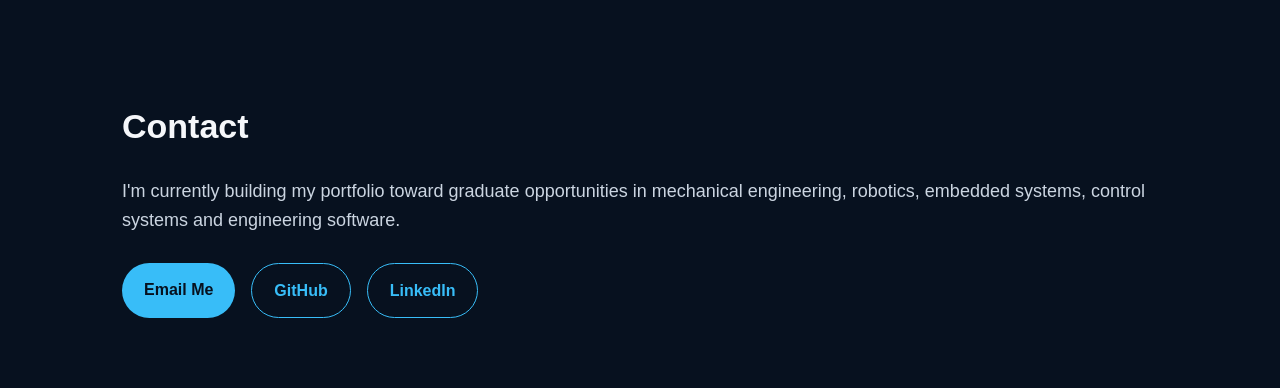
==== commit f66b387a: "Add Engineering Analysis Toolkit project page" ====
--- a/index.html
+++ b/index.html
@@ -147,10 +147,7 @@
               <span>Scikit-learn</span>
               <span>FFT</span>
             </div>
-            <a
-              href="https://github.com/SteamHunter360/predictive-maintenance-fault-detection"
-              target="_blank"
-              class="project-btn"
+            <a href="projects/predictive.html" class="project-btn"
               >View Project</a
             >
           </div>
@@ -173,10 +170,12 @@
               <span>Analysis</span>
               <span>Matplotlib</span>
             </div>
-            <a
-              href="https://github.com/SteamHunter360/engineering-analysis-toolkit"
-              target="_blank"
-              class="project-btn"
+            <a href="projects/engineering.html"
+class="project-btn">
+
+View Project
+
+</a>
               >View Project</a
             >
           </div>
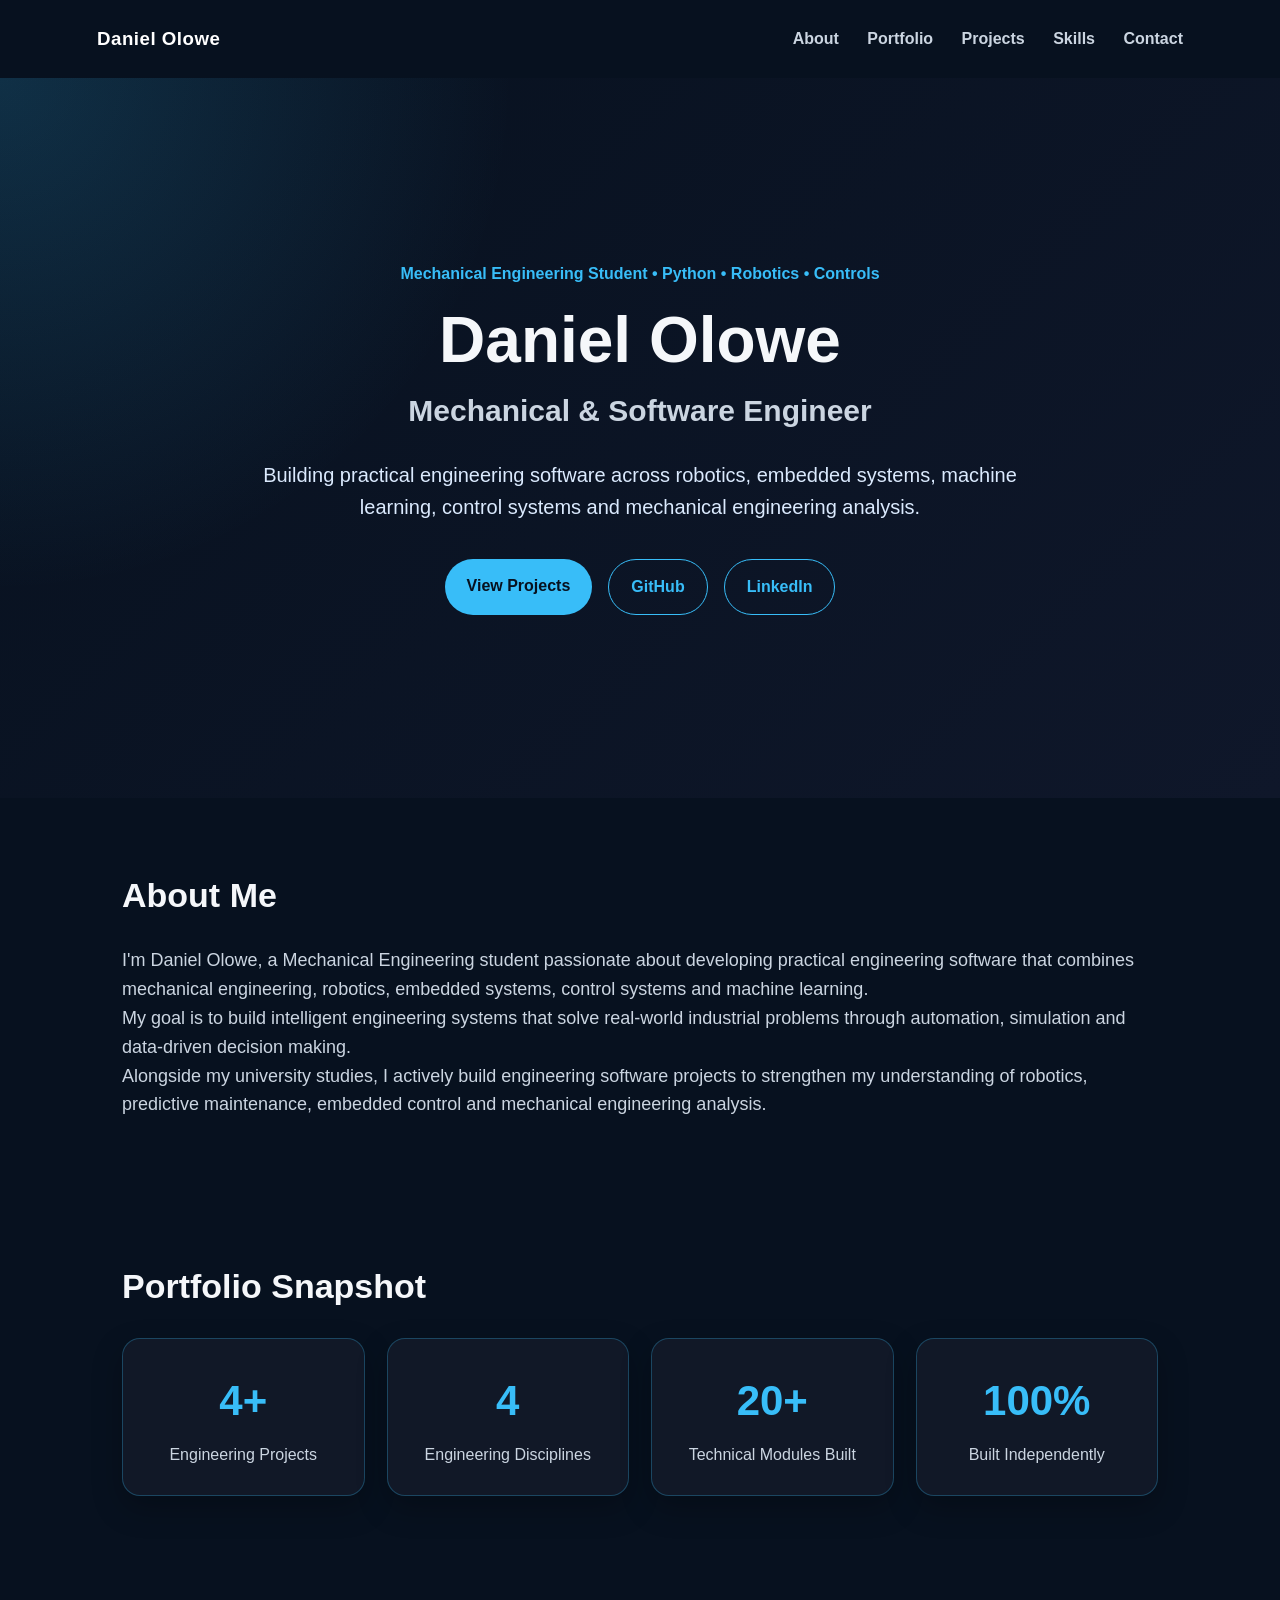
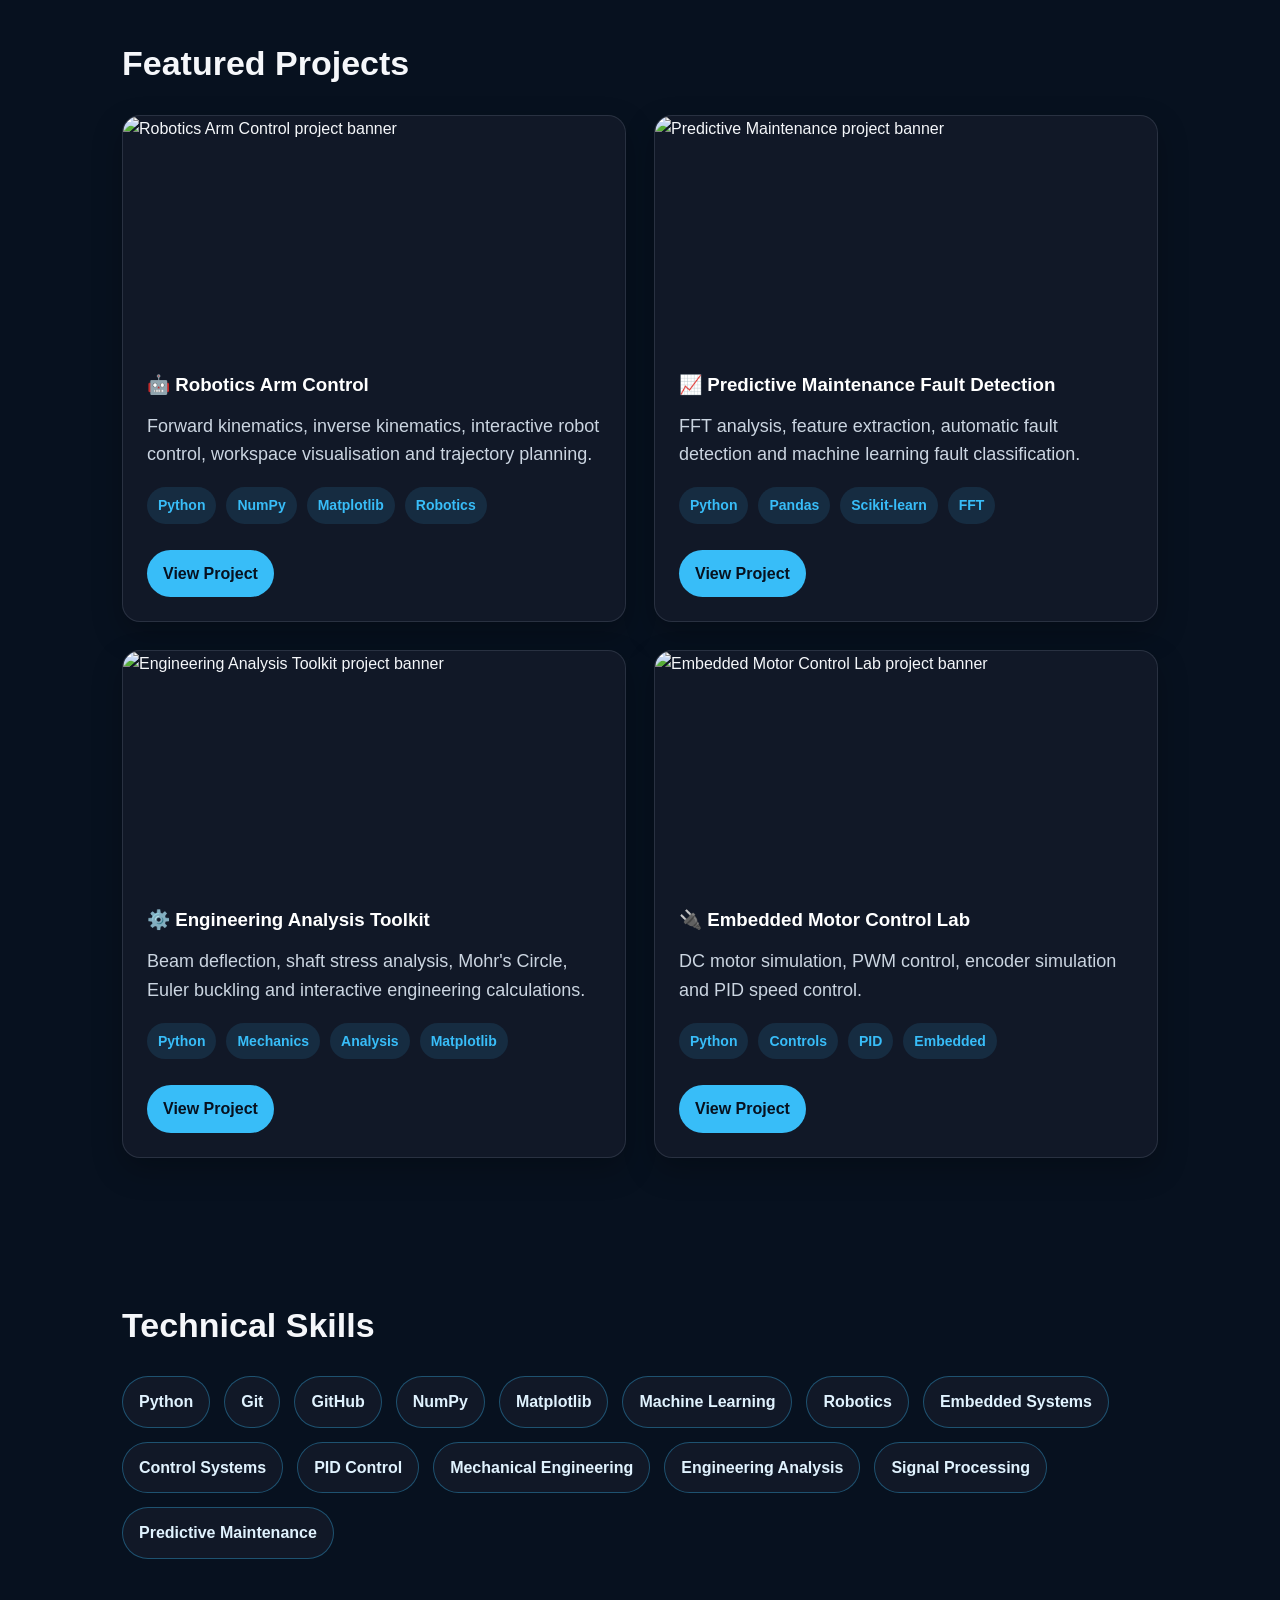
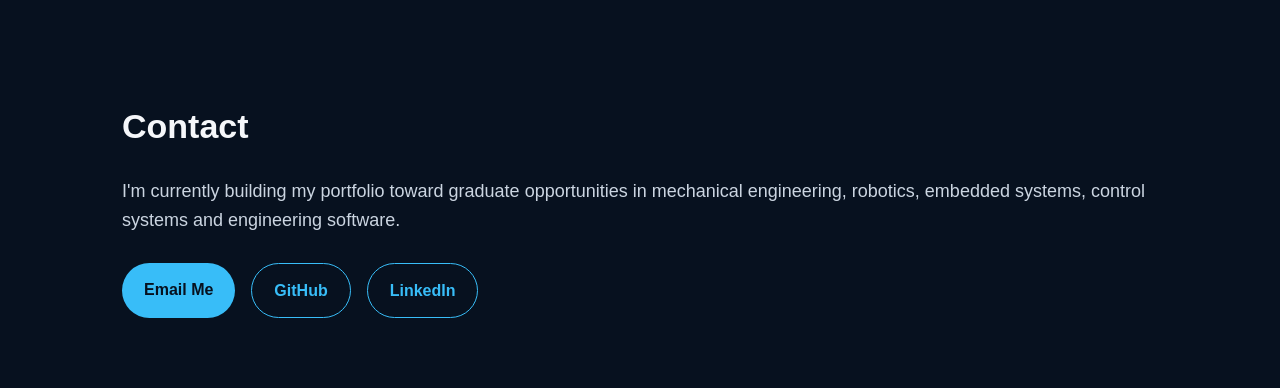
==== commit 63f1ff6d: "Add embedded project page and update homepage links" ====
--- a/index.html
+++ b/index.html
@@ -13,6 +13,7 @@
 
       <div class="nav-links">
         <a href="#about">About</a>
+        <a href="#stats">Portfolio</a>
         <a href="#projects">Projects</a>
         <a href="#skills">Skills</a>
         <a href="#contact">Contact</a>
@@ -117,15 +118,16 @@
               Forward kinematics, inverse kinematics, interactive robot control,
               workspace visualisation and trajectory planning.
             </p>
+
             <div class="tags">
               <span>Python</span>
               <span>NumPy</span>
               <span>Matplotlib</span>
               <span>Robotics</span>
             </div>
+
             <a href="projects/robotics.html" class="project-btn"
               >View Project</a
-            >
             >
           </div>
         </div>
@@ -141,12 +143,14 @@
               FFT analysis, feature extraction, automatic fault detection and
               machine learning fault classification.
             </p>
+
             <div class="tags">
               <span>Python</span>
               <span>Pandas</span>
               <span>Scikit-learn</span>
               <span>FFT</span>
             </div>
+
             <a href="projects/predictive.html" class="project-btn"
               >View Project</a
             >
@@ -164,18 +168,15 @@
               Beam deflection, shaft stress analysis, Mohr's Circle, Euler
               buckling and interactive engineering calculations.
             </p>
+
             <div class="tags">
               <span>Python</span>
               <span>Mechanics</span>
               <span>Analysis</span>
               <span>Matplotlib</span>
             </div>
-            <a href="projects/engineering.html"
-class="project-btn">
-
-View Project
-
-</a>
+
+            <a href="projects/engineering.html" class="project-btn"
               >View Project</a
             >
           </div>
@@ -192,16 +193,15 @@
               DC motor simulation, PWM control, encoder simulation and PID speed
               control.
             </p>
+
             <div class="tags">
               <span>Python</span>
               <span>Controls</span>
               <span>PID</span>
               <span>Embedded</span>
             </div>
-            <a
-              href="https://github.com/SteamHunter360/embedded-motor-control-lab"
-              target="_blank"
-              class="project-btn"
+
+            <a href="projects/embedded.html" class="project-btn"
               >View Project</a
             >
           </div>
